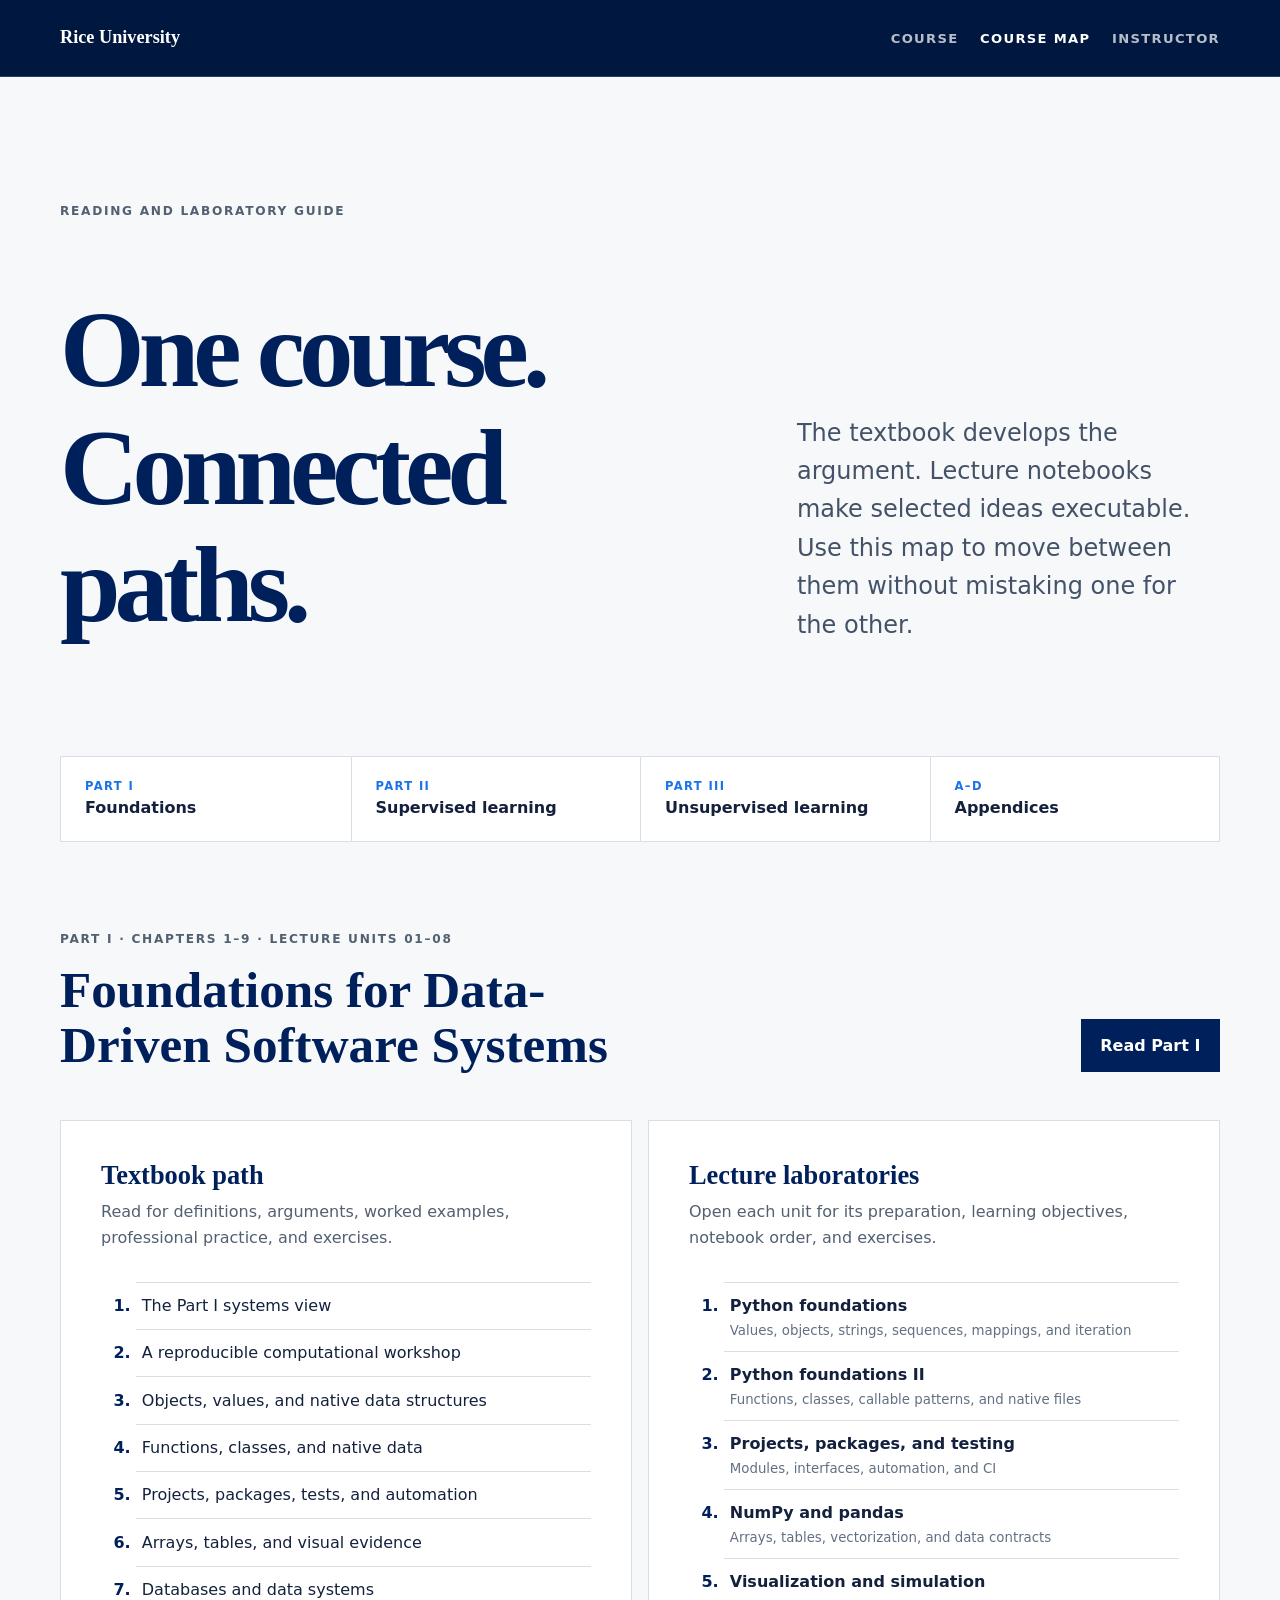
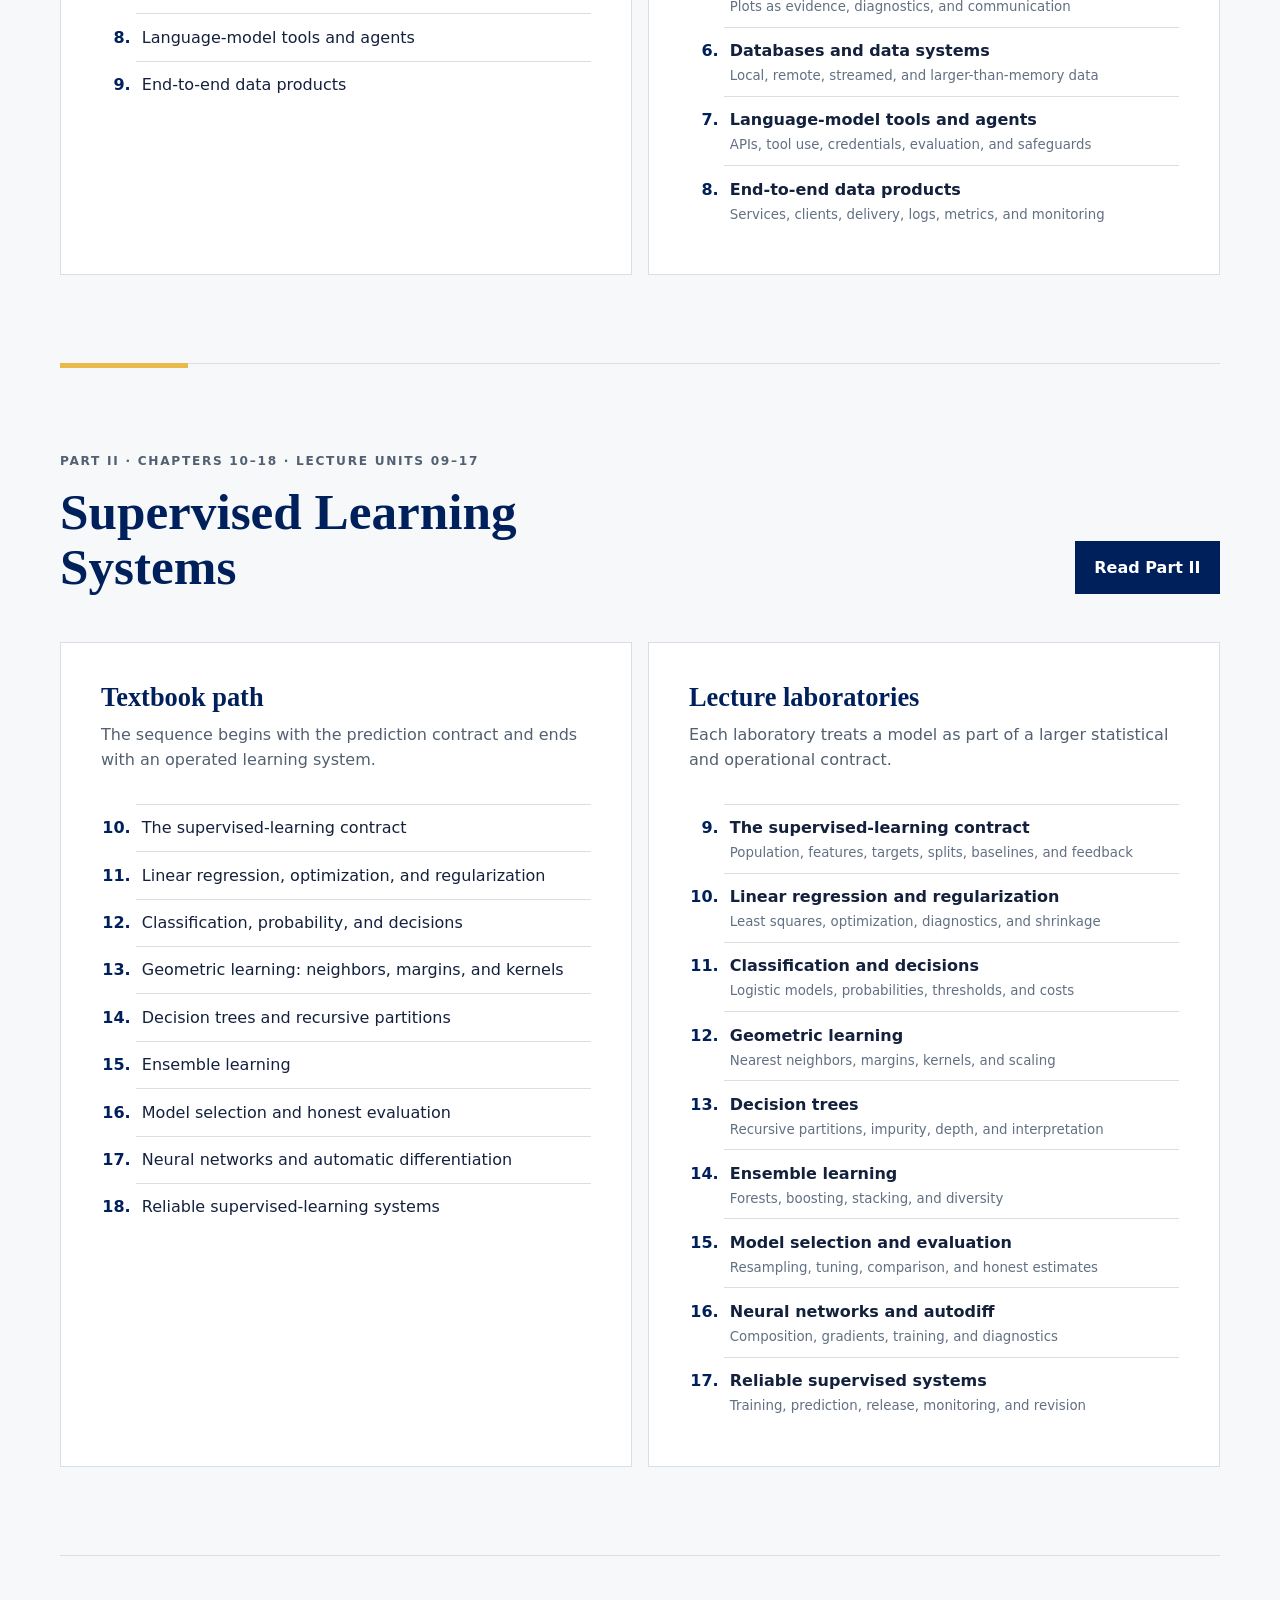
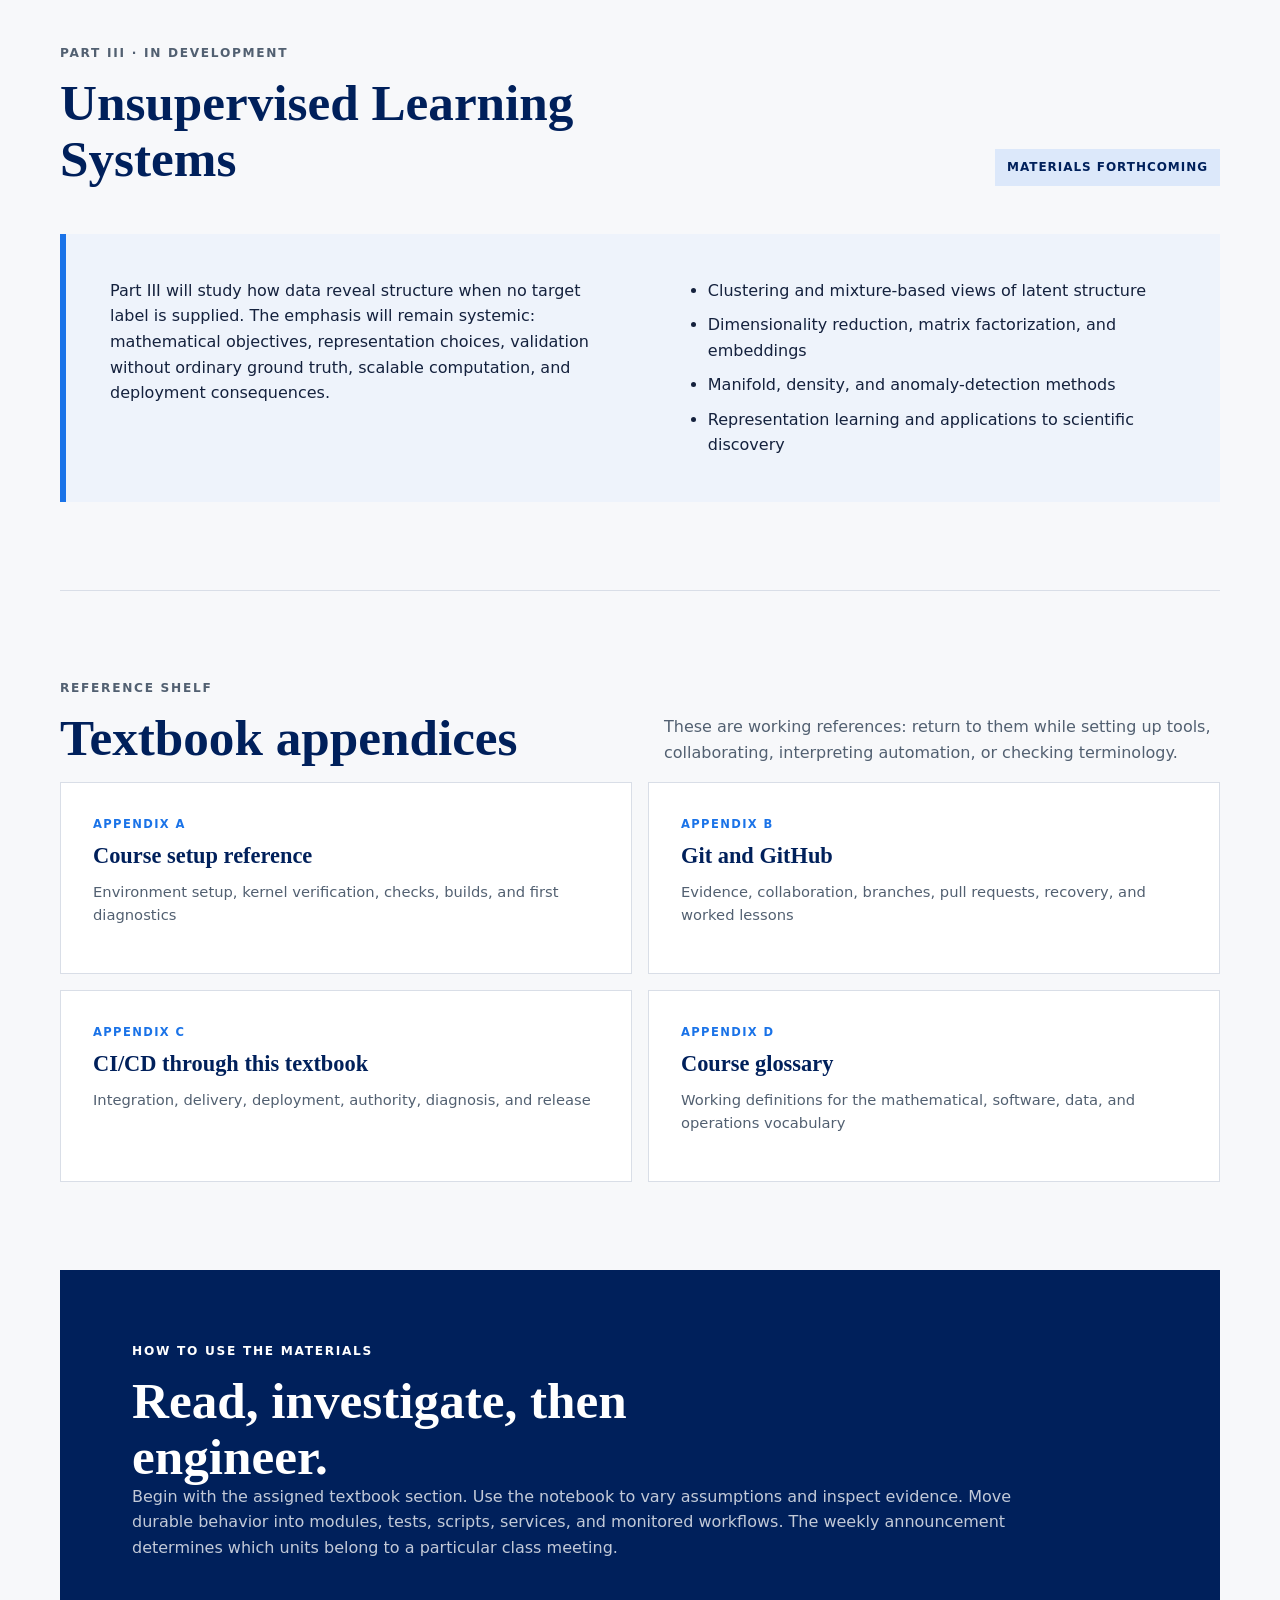
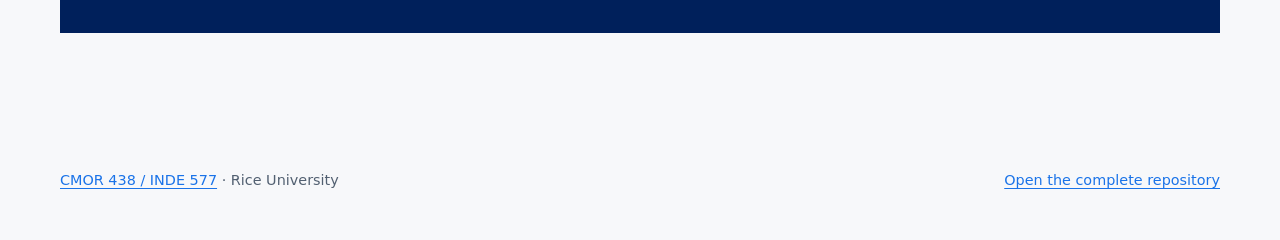
==== site/course-map.html @ 9d0c063e "Add instructor profile and student course map" ====
<!doctype html>
<html lang="en">
  <head>
    <meta charset="utf-8">
    <meta name="viewport" content="width=device-width, initial-scale=1">
    <meta name="description" content="A student map connecting the Data Science and Machine Learning textbook to lecture laboratories for CMOR 438 / INDE 577.">
    <title>Course Map | Data Science and Machine Learning</title>
    <link rel="icon" href="favicon.svg" type="image/svg+xml">
    <link rel="stylesheet" href="styles.css">
  </head>
  <body>
    <a class="skip-link" href="#main-content">Skip to the course map</a>

    <header class="site-header">
      <div class="header-inner">
        <a class="rice-mark" href="https://www.rice.edu/" aria-label="Rice University home">
          Rice University
        </a>
        <nav class="site-nav" aria-label="Primary navigation">
          <a href="index.html">Course</a>
          <a href="course-map.html" aria-current="page">Course map</a>
          <a href="instructor.html">Instructor</a>
        </nav>
      </div>
    </header>

    <main id="main-content" class="map-page">
      <section class="map-hero" aria-labelledby="map-title">
        <p class="eyebrow">Reading and laboratory guide</p>
        <h1 id="map-title">One course.<br>Connected paths.</h1>
        <p class="subtitle">The textbook develops the argument. Lecture notebooks make selected ideas executable. Use this map to move between them without mistaking one for the other.</p>
      </section>

      <nav class="map-jump" aria-label="Course parts">
        <a href="#part-i"><span>Part I</span> Foundations</a>
        <a href="#part-ii"><span>Part II</span> Supervised learning</a>
        <a href="#part-iii"><span>Part III</span> Unsupervised learning</a>
        <a href="#appendices"><span>A–D</span> Appendices</a>
      </nav>

      <section id="part-i" class="map-part" aria-labelledby="part-i-title">
        <div class="map-part-heading">
          <div>
            <p class="part-number">Part I · Chapters 1–9 · Lecture units 01–08</p>
            <h2 id="part-i-title">Foundations for Data-Driven Software Systems</h2>
          </div>
          <a class="button button-primary" href="textbook/data-science-machine-learning-textbook.pdf#page=15">Read Part I</a>
        </div>

        <div class="map-columns">
          <div class="map-column">
            <h3>Textbook path</h3>
            <p class="map-note">Read for definitions, arguments, worked examples, professional practice, and exercises.</p>
            <ol class="resource-list" start="1">
              <li>The Part I systems view</li>
              <li>A reproducible computational workshop</li>
              <li>Objects, values, and native data structures</li>
              <li>Functions, classes, and native data</li>
              <li>Projects, packages, tests, and automation</li>
              <li>Arrays, tables, and visual evidence</li>
              <li>Databases and data systems</li>
              <li>Language-model tools and agents</li>
              <li>End-to-end data products</li>
            </ol>
          </div>

          <div class="map-column">
            <h3>Lecture laboratories</h3>
            <p class="map-note">Open each unit for its preparation, learning objectives, notebook order, and exercises.</p>
            <ol class="resource-list linked-list">
              <li><a href="https://github.com/RandyRDavila/Data-Science-Machine-Learning-Fall-2026/tree/main/notebooks/lecture-01-python-foundations"><span>Python foundations</span><small>Values, objects, strings, sequences, mappings, and iteration</small></a></li>
              <li><a href="https://github.com/RandyRDavila/Data-Science-Machine-Learning-Fall-2026/tree/main/notebooks/lecture-02-python-foundations-ii"><span>Python foundations II</span><small>Functions, classes, callable patterns, and native files</small></a></li>
              <li><a href="https://github.com/RandyRDavila/Data-Science-Machine-Learning-Fall-2026/tree/main/notebooks/lecture-03-projects-packages-testing"><span>Projects, packages, and testing</span><small>Modules, interfaces, automation, and CI</small></a></li>
              <li><a href="https://github.com/RandyRDavila/Data-Science-Machine-Learning-Fall-2026/tree/main/notebooks/lecture-04-numpy-pandas"><span>NumPy and pandas</span><small>Arrays, tables, vectorization, and data contracts</small></a></li>
              <li><a href="https://github.com/RandyRDavila/Data-Science-Machine-Learning-Fall-2026/tree/main/notebooks/lecture-05-visualization-simulation"><span>Visualization and simulation</span><small>Plots as evidence, diagnostics, and communication</small></a></li>
              <li><a href="https://github.com/RandyRDavila/Data-Science-Machine-Learning-Fall-2026/tree/main/notebooks/lecture-06-databases-data-systems"><span>Databases and data systems</span><small>Local, remote, streamed, and larger-than-memory data</small></a></li>
              <li><a href="https://github.com/RandyRDavila/Data-Science-Machine-Learning-Fall-2026/tree/main/notebooks/lecture-07-llm-tools-agents"><span>Language-model tools and agents</span><small>APIs, tool use, credentials, evaluation, and safeguards</small></a></li>
              <li><a href="https://github.com/RandyRDavila/Data-Science-Machine-Learning-Fall-2026/tree/main/notebooks/lecture-08-end-to-end-data-products"><span>End-to-end data products</span><small>Services, clients, delivery, logs, metrics, and monitoring</small></a></li>
            </ol>
          </div>
        </div>
      </section>

      <section id="part-ii" class="map-part map-part-accent" aria-labelledby="part-ii-title">
        <div class="map-part-heading">
          <div>
            <p class="part-number">Part II · Chapters 10–18 · Lecture units 09–17</p>
            <h2 id="part-ii-title">Supervised Learning Systems</h2>
          </div>
          <a class="button button-primary" href="textbook/data-science-machine-learning-textbook.pdf#page=79">Read Part II</a>
        </div>

        <div class="map-columns">
          <div class="map-column">
            <h3>Textbook path</h3>
            <p class="map-note">The sequence begins with the prediction contract and ends with an operated learning system.</p>
            <ol class="resource-list" start="10">
              <li>The supervised-learning contract</li>
              <li>Linear regression, optimization, and regularization</li>
              <li>Classification, probability, and decisions</li>
              <li>Geometric learning: neighbors, margins, and kernels</li>
              <li>Decision trees and recursive partitions</li>
              <li>Ensemble learning</li>
              <li>Model selection and honest evaluation</li>
              <li>Neural networks and automatic differentiation</li>
              <li>Reliable supervised-learning systems</li>
            </ol>
          </div>

          <div class="map-column">
            <h3>Lecture laboratories</h3>
            <p class="map-note">Each laboratory treats a model as part of a larger statistical and operational contract.</p>
            <ol class="resource-list linked-list" start="9">
              <li><a href="https://github.com/RandyRDavila/Data-Science-Machine-Learning-Fall-2026/tree/main/notebooks/lecture-09-supervised-learning-systems"><span>The supervised-learning contract</span><small>Population, features, targets, splits, baselines, and feedback</small></a></li>
              <li><a href="https://github.com/RandyRDavila/Data-Science-Machine-Learning-Fall-2026/tree/main/notebooks/lecture-10-linear-regression-regularization"><span>Linear regression and regularization</span><small>Least squares, optimization, diagnostics, and shrinkage</small></a></li>
              <li><a href="https://github.com/RandyRDavila/Data-Science-Machine-Learning-Fall-2026/tree/main/notebooks/lecture-11-classification-decisions"><span>Classification and decisions</span><small>Logistic models, probabilities, thresholds, and costs</small></a></li>
              <li><a href="https://github.com/RandyRDavila/Data-Science-Machine-Learning-Fall-2026/tree/main/notebooks/lecture-12-geometric-learning"><span>Geometric learning</span><small>Nearest neighbors, margins, kernels, and scaling</small></a></li>
              <li><a href="https://github.com/RandyRDavila/Data-Science-Machine-Learning-Fall-2026/tree/main/notebooks/lecture-13-decision-trees"><span>Decision trees</span><small>Recursive partitions, impurity, depth, and interpretation</small></a></li>
              <li><a href="https://github.com/RandyRDavila/Data-Science-Machine-Learning-Fall-2026/tree/main/notebooks/lecture-14-ensemble-learning"><span>Ensemble learning</span><small>Forests, boosting, stacking, and diversity</small></a></li>
              <li><a href="https://github.com/RandyRDavila/Data-Science-Machine-Learning-Fall-2026/tree/main/notebooks/lecture-15-model-selection-evaluation"><span>Model selection and evaluation</span><small>Resampling, tuning, comparison, and honest estimates</small></a></li>
              <li><a href="https://github.com/RandyRDavila/Data-Science-Machine-Learning-Fall-2026/tree/main/notebooks/lecture-16-neural-networks-autodiff"><span>Neural networks and autodiff</span><small>Composition, gradients, training, and diagnostics</small></a></li>
              <li><a href="https://github.com/RandyRDavila/Data-Science-Machine-Learning-Fall-2026/tree/main/notebooks/lecture-17-reliable-supervised-systems"><span>Reliable supervised systems</span><small>Training, prediction, release, monitoring, and revision</small></a></li>
            </ol>
          </div>
        </div>
      </section>

      <section id="part-iii" class="map-part future-part" aria-labelledby="part-iii-title">
        <div class="map-part-heading">
          <div>
            <p class="part-number">Part III · In development</p>
            <h2 id="part-iii-title">Unsupervised Learning Systems</h2>
          </div>
          <span class="status-label">Materials forthcoming</span>
        </div>
        <div class="future-part-content">
          <p>Part III will study how data reveal structure when no target label is supplied. The emphasis will remain systemic: mathematical objectives, representation choices, validation without ordinary ground truth, scalable computation, and deployment consequences.</p>
          <ul>
            <li>Clustering and mixture-based views of latent structure</li>
            <li>Dimensionality reduction, matrix factorization, and embeddings</li>
            <li>Manifold, density, and anomaly-detection methods</li>
            <li>Representation learning and applications to scientific discovery</li>
          </ul>
        </div>
      </section>

      <section id="appendices" class="appendix-shelf" aria-labelledby="appendices-title">
        <div class="section-heading">
          <p class="section-number">Reference shelf</p>
          <h2 id="appendices-title">Textbook appendices</h2>
          <p>These are working references: return to them while setting up tools, collaborating, interpreting automation, or checking terminology.</p>
        </div>
        <div class="appendix-grid">
          <a href="textbook/data-science-machine-learning-textbook.pdf#page=114">
            <span>Appendix A</span>
            <strong>Course setup reference</strong>
            <small>Environment setup, kernel verification, checks, builds, and first diagnostics</small>
          </a>
          <a href="textbook/data-science-machine-learning-textbook.pdf#page=116">
            <span>Appendix B</span>
            <strong>Git and GitHub</strong>
            <small>Evidence, collaboration, branches, pull requests, recovery, and worked lessons</small>
          </a>
          <a href="textbook/data-science-machine-learning-textbook.pdf#page=134">
            <span>Appendix C</span>
            <strong>CI/CD through this textbook</strong>
            <small>Integration, delivery, deployment, authority, diagnosis, and release</small>
          </a>
          <a href="textbook/data-science-machine-learning-textbook.pdf#page=144">
            <span>Appendix D</span>
            <strong>Course glossary</strong>
            <small>Working definitions for the mathematical, software, data, and operations vocabulary</small>
          </a>
        </div>
      </section>

      <section class="map-guidance" aria-labelledby="map-guidance-title">
        <p class="section-number">How to use the materials</p>
        <h2 id="map-guidance-title">Read, investigate, then engineer.</h2>
        <p>Begin with the assigned textbook section. Use the notebook to vary assumptions and inspect evidence. Move durable behavior into modules, tests, scripts, services, and monitored workflows. The weekly announcement determines which units belong to a particular class meeting.</p>
      </section>
    </main>

    <footer>
      <p><a href="index.html">CMOR 438 / INDE 577</a> · Rice University</p>
      <p><a href="https://github.com/RandyRDavila/Data-Science-Machine-Learning-Fall-2026">Open the complete repository</a></p>
    </footer>
  </body>
</html>
---- site/styles.css ----
:root {
  --rice-blue: #00205b;
  --deep-blue: #00183f;
  --bright-blue: #1a73e8;
  --rice-gray: #7c858e;
  --gold: #e9b949;
  --paper: #f7f8fa;
  --ink: #14213d;
  --white: #ffffff;
  --line: #d9dee7;
  --max-width: 1160px;
}

* {
  box-sizing: border-box;
}

html {
  scroll-behavior: smooth;
}

body {
  margin: 0;
  color: var(--ink);
  background: var(--paper);
  font-family: Inter, ui-sans-serif, system-ui, -apple-system, BlinkMacSystemFont, "Segoe UI", sans-serif;
  line-height: 1.6;
}

a {
  color: var(--bright-blue);
  text-underline-offset: 0.2em;
}

a:focus-visible {
  outline: 3px solid var(--gold);
  outline-offset: 4px;
}

.skip-link {
  position: absolute;
  top: -5rem;
  left: 1rem;
  z-index: 10;
  padding: 0.7rem 1rem;
  color: var(--deep-blue);
  background: var(--gold);
  font-weight: 800;
}

.skip-link:focus {
  top: 1rem;
}

.site-header {
  color: var(--white);
  background: var(--deep-blue);
  border-bottom: 1px solid rgb(255 255 255 / 16%);
}

.header-inner,
main,
footer {
  width: min(calc(100% - 2.5rem), var(--max-width));
  margin-inline: auto;
}

.header-inner {
  display: flex;
  align-items: center;
  justify-content: space-between;
  min-height: 4.75rem;
  gap: 1rem;
}

.site-nav {
  display: flex;
  align-items: center;
  gap: 1.35rem;
}

.site-nav a,
.site-nav span {
  margin: 0;
  color: rgb(255 255 255 / 72%);
  font-size: 0.82rem;
  font-weight: 700;
  letter-spacing: 0.1em;
  text-decoration: none;
  text-transform: uppercase;
}

.site-nav a:hover,
.site-nav a[aria-current="page"] {
  color: var(--white);
}

.rice-mark {
  color: var(--white);
  font-family: Georgia, "Times New Roman", serif;
  font-size: 1.14rem;
  font-weight: 700;
  text-decoration: none;
}

.hero {
  display: grid;
  grid-template-columns: minmax(0, 1.65fr) minmax(18rem, 0.7fr);
  align-items: end;
  gap: clamp(2.5rem, 7vw, 7rem);
  min-height: 39rem;
  padding-block: clamp(5rem, 10vw, 8rem);
  position: relative;
}

.hero::before {
  content: "";
  position: absolute;
  top: 0;
  left: 52%;
  width: 1px;
  height: 55%;
  background: linear-gradient(var(--gold), transparent);
  transform: rotate(18deg);
  transform-origin: top;
}

.eyebrow,
.section-number,
.part-number {
  color: #526071;
  font-size: 0.76rem;
  font-weight: 800;
  letter-spacing: 0.14em;
  text-transform: uppercase;
}

h1,
h2,
h3,
p {
  margin-top: 0;
}

h1,
h2,
h3 {
  color: var(--rice-blue);
  font-family: Georgia, "Times New Roman", serif;
  line-height: 1.08;
}

h1 {
  max-width: 11ch;
  margin-bottom: 1.4rem;
  font-size: clamp(3.6rem, 8.5vw, 7rem);
  letter-spacing: -0.055em;
}

.subtitle {
  max-width: 38rem;
  margin-bottom: 2.25rem;
  color: #445268;
  font-size: clamp(1.15rem, 2.2vw, 1.5rem);
}

.actions {
  display: flex;
  flex-wrap: wrap;
  gap: 0.8rem;
}

.button {
  display: inline-flex;
  align-items: center;
  min-height: 3rem;
  padding: 0.75rem 1.1rem;
  border: 2px solid var(--rice-blue);
  font-weight: 800;
  text-decoration: none;
}

.button-primary {
  color: var(--white);
  background: var(--rice-blue);
}

.button-secondary {
  color: var(--rice-blue);
  background: transparent;
}

.button:hover {
  transform: translateY(-2px);
}

.release-card {
  padding: 1.5rem;
  color: var(--white);
  background: var(--rice-blue);
  box-shadow: 16px 16px 0 var(--gold);
}

.release-card .status {
  display: flex;
  align-items: center;
  gap: 0.55rem;
  margin-bottom: 1.5rem;
  font-size: 0.77rem;
  font-weight: 800;
  letter-spacing: 0.06em;
  text-transform: uppercase;
}

.status span {
  width: 0.65rem;
  height: 0.65rem;
  background: #63d69a;
  border-radius: 50%;
  box-shadow: 0 0 0 4px rgb(99 214 154 / 16%);
}

.release-card dl {
  margin: 0 0 1.4rem;
}

.release-card dl div {
  display: flex;
  justify-content: space-between;
  gap: 1rem;
  padding-block: 0.75rem;
  border-top: 1px solid rgb(255 255 255 / 20%);
}

.release-card dt {
  color: rgb(255 255 255 / 65%);
}

.release-card dd {
  margin: 0;
  font-weight: 800;
  text-align: right;
}

.release-card a {
  color: var(--white);
  font-weight: 700;
}

.principle {
  display: grid;
  grid-template-columns: 1.1fr 0.9fr;
  gap: clamp(2rem, 8vw, 8rem);
  padding-block: 5.5rem;
  border-top: 1px solid var(--line);
  border-bottom: 1px solid var(--line);
}

.principle h2,
.artifact-boundary h2 {
  margin: 0;
  font-size: clamp(2.2rem, 4.5vw, 4rem);
  letter-spacing: -0.035em;
}

.principle > p:last-child {
  align-self: end;
  margin: 0;
  color: #445268;
  font-size: 1.08rem;
}

.course-parts {
  display: grid;
  grid-template-columns: repeat(3, 1fr);
  gap: 1rem;
  padding-block: 5.5rem;
}

.section-heading {
  grid-column: 1 / -1;
  margin-bottom: 1rem;
}

.section-heading h2 {
  margin: 0;
  font-size: clamp(2.2rem, 4vw, 3.5rem);
}

.part-card {
  min-height: 18rem;
  padding: clamp(1.6rem, 4vw, 3rem);
  background: var(--white);
  border: 1px solid var(--line);
}

.part-card.accent {
  border-top: 6px solid var(--gold);
}

.part-card.future {
  background: #eef3fb;
  border-top: 6px solid var(--bright-blue);
}

.part-card h3 {
  max-width: 18ch;
  font-size: clamp(1.55rem, 3vw, 2.25rem);
}

.part-card > p:not(.part-number) {
  max-width: 32rem;
  color: #526071;
}

.part-links {
  display: flex;
  flex-direction: column;
  align-items: flex-start;
  gap: 0.55rem;
  margin-top: 1.75rem;
}

.part-links a {
  font-weight: 750;
}

.part-links a:first-child {
  color: var(--rice-blue);
  font-size: 1.02rem;
  font-weight: 850;
}

.appendix-callout {
  grid-column: 1 / -1;
  display: grid;
  grid-template-columns: minmax(13rem, 0.55fr) minmax(0, 1.45fr);
  gap: clamp(1.5rem, 5vw, 4rem);
  align-items: center;
  padding: clamp(1.5rem, 4vw, 2.5rem);
  color: var(--white);
  background: var(--rice-blue);
}

.appendix-callout h3,
.appendix-callout .part-number {
  margin-bottom: 0;
  color: var(--white);
}

.appendix-callout nav {
  display: grid;
  grid-template-columns: repeat(4, minmax(0, 1fr));
  gap: 0.65rem;
}

.appendix-callout nav a {
  display: flex;
  gap: 0.55rem;
  align-items: baseline;
  min-height: 3.5rem;
  padding: 0.8rem;
  color: var(--white);
  border: 1px solid rgb(255 255 255 / 28%);
  font-size: 0.88rem;
  font-weight: 750;
  text-decoration: none;
}

.appendix-callout nav a:hover {
  background: rgb(255 255 255 / 10%);
}

.appendix-callout nav span {
  color: var(--gold);
  font-family: Georgia, "Times New Roman", serif;
  font-size: 1.25rem;
  font-weight: 800;
}

.artifact-boundary {
  display: grid;
  grid-template-columns: 1.2fr 0.8fr;
  gap: clamp(2rem, 8vw, 8rem);
  padding: clamp(2rem, 7vw, 5rem);
  color: var(--white);
  background: var(--deep-blue);
}

.artifact-boundary h2,
.artifact-boundary .section-number {
  color: var(--white);
}

.artifact-boundary > p {
  align-self: end;
  margin: 0;
  color: rgb(255 255 255 / 75%);
}

.instructor-preview {
  display: grid;
  grid-template-columns: 0.8fr 1.2fr;
  gap: clamp(2rem, 8vw, 8rem);
  padding-block: 5.5rem;
  border-bottom: 1px solid var(--line);
}

.instructor-preview h2 {
  margin: 0;
  font-size: clamp(2.3rem, 4.5vw, 4rem);
  letter-spacing: -0.04em;
}

.instructor-preview > div:last-child {
  align-self: end;
  color: #445268;
  font-size: 1.08rem;
}

.text-link {
  font-weight: 800;
}

/* Course map */

.map-page {
  width: 100%;
  max-width: none;
}

.map-page > section,
.map-page > nav {
  width: min(calc(100% - 2.5rem), var(--max-width));
  margin-inline: auto;
}

.map-hero {
  display: grid;
  grid-template-columns: 1.2fr 0.8fr;
  gap: clamp(2rem, 8vw, 8rem);
  align-items: end;
  min-height: 32rem;
  padding-block: clamp(4.5rem, 9vw, 7rem);
}

.map-hero .eyebrow {
  grid-column: 1 / -1;
  align-self: end;
  margin-bottom: -2rem;
}

.map-hero h1,
.map-hero .subtitle {
  margin-bottom: 0;
}

.map-jump {
  display: grid;
  grid-template-columns: repeat(4, 1fr);
  border: 1px solid var(--line);
  background: var(--white);
}

.map-jump a {
  display: flex;
  flex-direction: column;
  padding: 1.25rem 1.5rem;
  color: var(--ink);
  font-weight: 750;
  text-decoration: none;
}

.map-jump a + a {
  border-left: 1px solid var(--line);
}

.map-jump a:hover {
  background: #eef3fb;
}

.map-jump span,
.appendix-grid a > span {
  color: var(--bright-blue);
  font-size: 0.72rem;
  font-weight: 850;
  letter-spacing: 0.12em;
  text-transform: uppercase;
}

.map-part,
.appendix-shelf {
  scroll-margin-top: 1rem;
  padding-block: 5.5rem;
}

.map-part + .map-part,
.appendix-shelf {
  border-top: 1px solid var(--line);
}

.map-part-accent {
  position: relative;
}

.map-part-accent::before {
  content: "";
  position: absolute;
  top: -1px;
  left: 0;
  width: 8rem;
  height: 5px;
  background: var(--gold);
}

.future-part {
  border-top: 1px solid var(--line);
}

.future-part-content {
  display: grid;
  grid-template-columns: 1fr 1fr;
  gap: clamp(2rem, 7vw, 6rem);
  padding: clamp(1.5rem, 4vw, 2.75rem);
  background: #eef3fb;
  border-left: 6px solid var(--bright-blue);
}

.future-part-content p,
.future-part-content ul {
  margin: 0;
}

.future-part-content ul {
  padding-left: 1.25rem;
}

.future-part-content li + li {
  margin-top: 0.55rem;
}

.status-label {
  display: inline-flex;
  padding: 0.55rem 0.75rem;
  color: var(--rice-blue);
  background: #dce8fa;
  font-size: 0.75rem;
  font-weight: 850;
  letter-spacing: 0.08em;
  text-transform: uppercase;
}

.map-part-heading {
  display: flex;
  justify-content: space-between;
  gap: 2rem;
  align-items: end;
  margin-bottom: 3rem;
}

.map-part-heading h2,
.appendix-shelf h2,
.map-guidance h2 {
  max-width: 22ch;
  margin-bottom: 0;
  font-size: clamp(2.1rem, 4vw, 3.5rem);
}

.map-columns {
  display: grid;
  grid-template-columns: repeat(2, minmax(0, 1fr));
  gap: 1rem;
}

.map-column {
  padding: clamp(1.5rem, 4vw, 2.5rem);
  background: var(--white);
  border: 1px solid var(--line);
}

.map-column h3 {
  margin-bottom: 0.6rem;
  font-size: 1.65rem;
}

.map-note {
  min-height: 3.4rem;
  color: #526071;
}

.resource-list {
  margin: 1.75rem 0 0;
  padding-left: 2.2rem;
}

.resource-list li {
  padding: 0.65rem 0 0.65rem 0.35rem;
  border-top: 1px solid var(--line);
}

.resource-list li::marker {
  color: var(--rice-blue);
  font-weight: 850;
}

.linked-list a {
  display: block;
  color: var(--ink);
  text-decoration: none;
}

.linked-list a:hover span {
  color: var(--bright-blue);
  text-decoration: underline;
  text-underline-offset: 0.2em;
}

.linked-list span,
.linked-list small {
  display: block;
}

.linked-list span {
  font-weight: 800;
}

.linked-list small {
  margin-top: 0.15rem;
  color: #627083;
  line-height: 1.45;
}

.appendix-shelf .section-heading {
  display: grid;
  grid-template-columns: 1fr 1fr;
  gap: 0 3rem;
}

.appendix-shelf .section-heading .section-number {
  grid-column: 1 / -1;
}

.appendix-shelf .section-heading > p:last-child {
  align-self: end;
  margin-bottom: 0;
  color: #526071;
}

.appendix-grid {
  display: grid;
  grid-template-columns: repeat(2, minmax(0, 1fr));
  gap: 1rem;
}

.appendix-grid a {
  display: flex;
  flex-direction: column;
  min-height: 12rem;
  padding: clamp(1.4rem, 3vw, 2rem);
  color: var(--ink);
  background: var(--white);
  border: 1px solid var(--line);
  text-decoration: none;
}

.appendix-grid a:hover {
  border-color: var(--bright-blue);
  box-shadow: 0 8px 22px rgb(0 32 91 / 8%);
}

.appendix-grid strong {
  margin: 0.65rem 0;
  color: var(--rice-blue);
  font-family: Georgia, "Times New Roman", serif;
  font-size: 1.4rem;
  line-height: 1.15;
}

.appendix-grid small {
  color: #526071;
  font-size: 0.92rem;
}

.map-guidance {
  margin-bottom: 5.5rem;
  padding: clamp(2rem, 6vw, 4.5rem);
  color: var(--white);
  background: var(--rice-blue);
}

.map-guidance h2,
.map-guidance .section-number {
  color: var(--white);
}

.map-guidance p:last-child {
  max-width: 55rem;
  margin-bottom: 0;
  color: rgb(255 255 255 / 76%);
}

/* Instructor profile */

.profile-page {
  width: 100%;
  max-width: none;
}

.profile-page > section,
.profile-page > nav {
  width: min(calc(100% - 2.5rem), var(--max-width));
  margin-inline: auto;
}

.profile-hero {
  display: grid;
  grid-template-columns: 1.15fr 0.85fr;
  gap: clamp(2.5rem, 8vw, 8rem);
  align-items: end;
  min-height: 40rem;
  padding-block: clamp(5rem, 10vw, 8rem);
}

.profile-intro h1 {
  max-width: 12ch;
}

.profile-facts {
  padding: clamp(1.5rem, 4vw, 2.5rem);
  background: var(--white);
  border-top: 6px solid var(--gold);
  box-shadow: 14px 14px 0 var(--rice-blue);
}

.profile-facts h2 {
  margin-bottom: 1.75rem;
  font-size: clamp(1.6rem, 3vw, 2.3rem);
}

.profile-facts dl {
  margin: 0;
}

.profile-facts dl div {
  padding-block: 1rem;
  border-top: 1px solid var(--line);
}

.profile-facts dt,
.profile-facts dd {
  margin: 0;
}

.profile-facts dt {
  color: var(--rice-blue);
  font-weight: 800;
}

.profile-facts dd {
  margin-top: 0.25rem;
  color: #526071;
}

.profile-facts dd:last-child {
  font-size: 0.85rem;
  font-weight: 700;
}

.profile-jump {
  display: flex;
  flex-wrap: wrap;
  gap: 0.7rem 1.5rem;
  padding-block: 1.2rem;
  border-top: 1px solid var(--line);
  border-bottom: 1px solid var(--line);
}

.profile-jump a {
  color: var(--rice-blue);
  font-size: 0.84rem;
  font-weight: 800;
  letter-spacing: 0.08em;
  text-decoration: none;
  text-transform: uppercase;
}

.profile-section {
  padding-block: clamp(4.5rem, 8vw, 7rem);
  border-bottom: 1px solid var(--line);
  scroll-margin-top: 1rem;
}

.profile-heading {
  max-width: 52rem;
  margin-bottom: 3rem;
}

.profile-heading h2,
.profile-cta h2 {
  margin: 0;
  font-size: clamp(2.4rem, 5vw, 4.6rem);
  letter-spacing: -0.045em;
}

.section-lead {
  max-width: 48rem;
  margin-bottom: 2.5rem;
  color: #445268;
  font-size: 1.12rem;
}

.research-grid {
  display: grid;
  grid-template-columns: repeat(3, 1fr);
  gap: 1rem;
}

.research-grid article,
.software-grid article,
.teaching-history article {
  padding: 2rem;
  background: var(--white);
  border: 1px solid var(--line);
}

.research-grid article:nth-child(2) {
  border-top: 5px solid var(--gold);
}

.topic-number {
  color: var(--rice-gray);
  font-family: ui-monospace, SFMono-Regular, Menlo, monospace;
  font-size: 0.8rem;
  font-weight: 800;
}

.research-grid h3,
.software-grid h3,
.teaching-history h3 {
  font-size: 1.5rem;
}

.research-grid p:last-child,
.software-grid p,
.teaching-history p {
  margin-bottom: 0;
  color: #526071;
}

.timeline-columns {
  display: grid;
  grid-template-columns: repeat(2, 1fr);
  gap: clamp(2rem, 6vw, 6rem);
}

.timeline-columns > div > h3 {
  padding-bottom: 1rem;
  border-bottom: 3px solid var(--rice-blue);
  font-size: 1.7rem;
}

.timeline {
  margin: 0;
  padding: 0;
  list-style: none;
}

.timeline li {
  display: grid;
  grid-template-columns: 7.5rem 1fr;
  gap: 0.15rem 1rem;
  padding-block: 1.1rem;
  border-bottom: 1px solid var(--line);
}

.timeline span {
  grid-row: 1 / span 3;
  color: #687486;
  font-size: 0.82rem;
  font-weight: 800;
}

.timeline strong,
.timeline small,
.timeline a {
  grid-column: 2;
}

.timeline small {
  color: #526071;
  font-size: 0.9rem;
}

.timeline a {
  margin-top: 0.25rem;
  font-size: 0.85rem;
  font-weight: 700;
}

.teaching-feature {
  display: grid;
  grid-template-columns: 0.75fr 1.25fr;
  gap: clamp(2rem, 7vw, 7rem);
  margin-bottom: 1rem;
  padding: clamp(2rem, 5vw, 4rem);
  color: var(--white);
  background: var(--deep-blue);
}

.teaching-feature h3,
.teaching-feature .part-number {
  color: var(--white);
}

.teaching-feature h3 {
  font-size: clamp(2rem, 4vw, 3.4rem);
}

.course-list {
  margin: 0;
  padding: 0;
  list-style: none;
}

.course-list li {
  display: grid;
  gap: 0.2rem;
  padding-block: 1.1rem;
  border-top: 1px solid rgb(255 255 255 / 22%);
}

.course-list span {
  color: rgb(255 255 255 / 68%);
  font-size: 0.88rem;
}

.teaching-history,
.software-grid {
  display: grid;
  grid-template-columns: repeat(2, 1fr);
  gap: 1rem;
}

.source-note {
  margin: 1.5rem 0 0;
  color: #687486;
  font-size: 0.9rem;
}

.software-grid article {
  min-height: 13rem;
}

.software-grid a {
  display: inline-block;
  margin-top: 1rem;
  font-weight: 800;
}

.publications-section {
  max-width: 62rem;
}

.publication-disclosure {
  margin-bottom: 4rem;
  background: var(--white);
  border: 1px solid var(--line);
}

.publication-disclosure summary {
  display: flex;
  justify-content: space-between;
  gap: 1rem;
  padding: 1.2rem 1.4rem;
  color: var(--rice-blue);
  cursor: pointer;
  font-family: Georgia, "Times New Roman", serif;
  font-size: 1.3rem;
  font-weight: 700;
}

.publication-disclosure summary span,
.publication-subheading span {
  color: #687486;
  font-family: Inter, ui-sans-serif, system-ui, sans-serif;
  font-size: 0.75rem;
  letter-spacing: 0.08em;
  text-transform: uppercase;
}

.manuscript-list,
.publication-list {
  padding-left: 3.3rem;
}

.manuscript-list {
  margin: 0;
  padding-top: 0.5rem;
  padding-right: 2rem;
  padding-bottom: 2rem;
}

.manuscript-list li,
.publication-list li {
  padding: 0.9rem 0 0.9rem 0.45rem;
  border-top: 1px solid var(--line);
}

.publication-subheading {
  display: flex;
  align-items: baseline;
  justify-content: space-between;
  gap: 1rem;
  margin-bottom: 1.5rem;
  font-size: 1.8rem;
}

.publication-list {
  margin-bottom: 0;
}

.publication-list li::marker,
.manuscript-list li::marker {
  color: var(--rice-blue);
  font-weight: 800;
}

.publication-list a,
.manuscript-list a {
  color: var(--rice-blue);
  font-weight: 700;
}

.profile-cta {
  display: flex;
  align-items: end;
  justify-content: space-between;
  gap: 3rem;
  margin-block: clamp(4rem, 8vw, 7rem);
  padding: clamp(2rem, 6vw, 4.5rem);
  color: var(--white);
  background: var(--rice-blue);
}

.profile-cta h2,
.profile-cta .section-number {
  color: var(--white);
}

.profile-cta p:last-child {
  max-width: 40rem;
  margin-bottom: 0;
  color: rgb(255 255 255 / 74%);
}

.button-light {
  flex: 0 0 auto;
  color: var(--rice-blue);
  background: var(--white);
  border-color: var(--white);
}

footer {
  display: flex;
  justify-content: space-between;
  gap: 2rem;
  padding-block: 3rem;
  color: #526071;
  font-size: 0.9rem;
}

footer p {
  margin: 0;
}

@media (max-width: 760px) {
  .header-inner {
    align-items: flex-start;
    flex-direction: column;
    padding-block: 1rem;
  }

  .site-nav {
    width: 100%;
    flex-wrap: wrap;
    gap: 0.6rem 1rem;
  }

  .site-nav a,
  .site-nav span {
    font-size: 0.72rem;
  }

  .hero,
  .principle,
  .course-parts,
  .artifact-boundary,
  .instructor-preview,
  .map-hero,
  .map-columns,
  .future-part-content,
  .appendix-shelf .section-heading,
  .appendix-grid,
  .profile-hero,
  .research-grid,
  .timeline-columns,
  .teaching-feature,
  .teaching-history,
  .software-grid {
    grid-template-columns: 1fr;
  }

  .appendix-callout {
    grid-template-columns: 1fr;
  }

  .appendix-callout nav {
    grid-template-columns: repeat(2, minmax(0, 1fr));
  }

  .map-hero .eyebrow {
    grid-column: auto;
    margin-bottom: 0;
  }

  .map-jump {
    grid-template-columns: 1fr;
  }

  .map-jump a + a {
    border-top: 1px solid var(--line);
    border-left: 0;
  }

  .map-part-heading {
    align-items: flex-start;
    flex-direction: column;
  }

  .hero {
    min-height: auto;
  }

  .hero::before {
    display: none;
  }

  h1 {
    font-size: clamp(3rem, 15vw, 5rem);
  }

  .map-hero h1 {
    max-width: 100%;
    font-size: clamp(2.65rem, 13.5vw, 4rem);
    overflow-wrap: break-word;
  }

  .section-heading {
    grid-column: auto;
  }

  .site-nav span {
    display: none;
  }

  .profile-hero {
    min-height: auto;
  }

  .timeline li {
    grid-template-columns: 1fr;
  }

  .timeline span,
  .timeline strong,
  .timeline small,
  .timeline a {
    grid-column: 1;
    grid-row: auto;
  }

  .profile-cta {
    align-items: flex-start;
    flex-direction: column;
  }

  footer {
    flex-direction: column;
  }
}

@media (prefers-reduced-motion: reduce) {
  html {
    scroll-behavior: auto;
  }

  .button:hover {
    transform: none;
  }
}
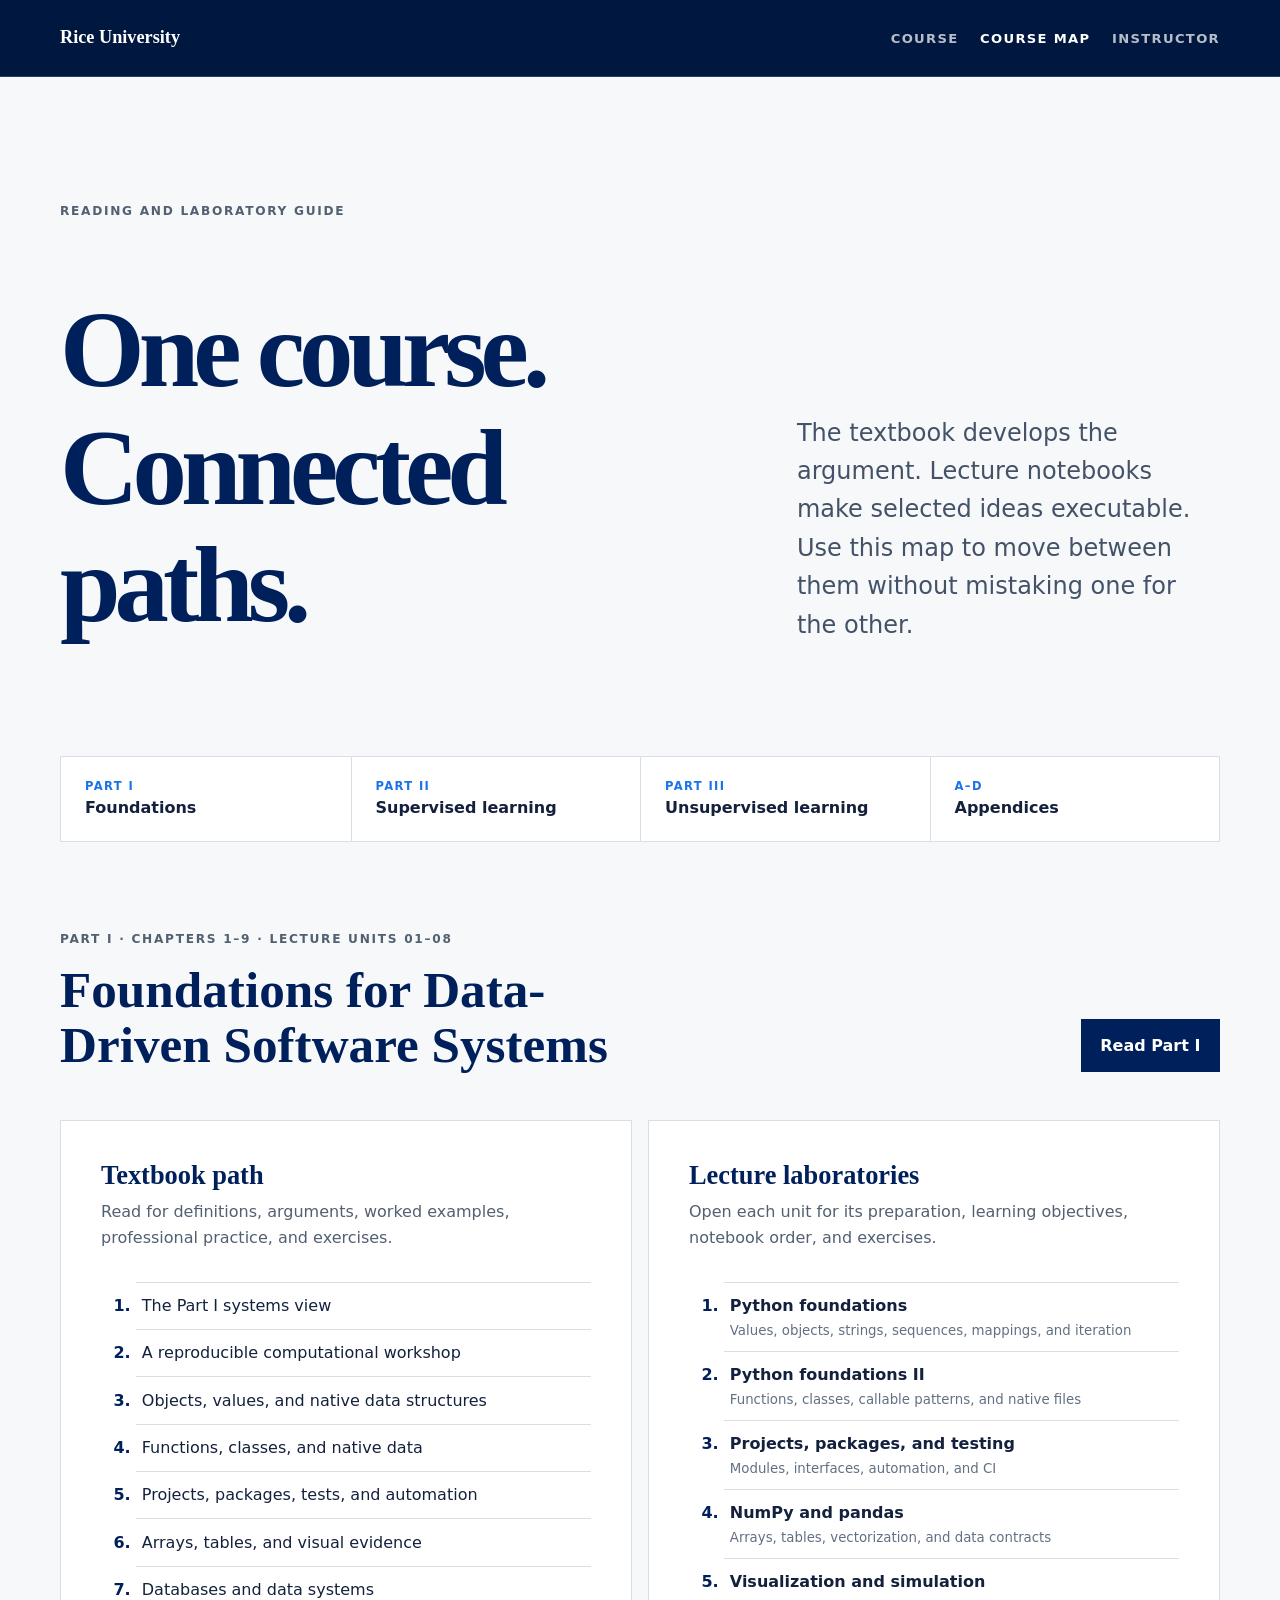
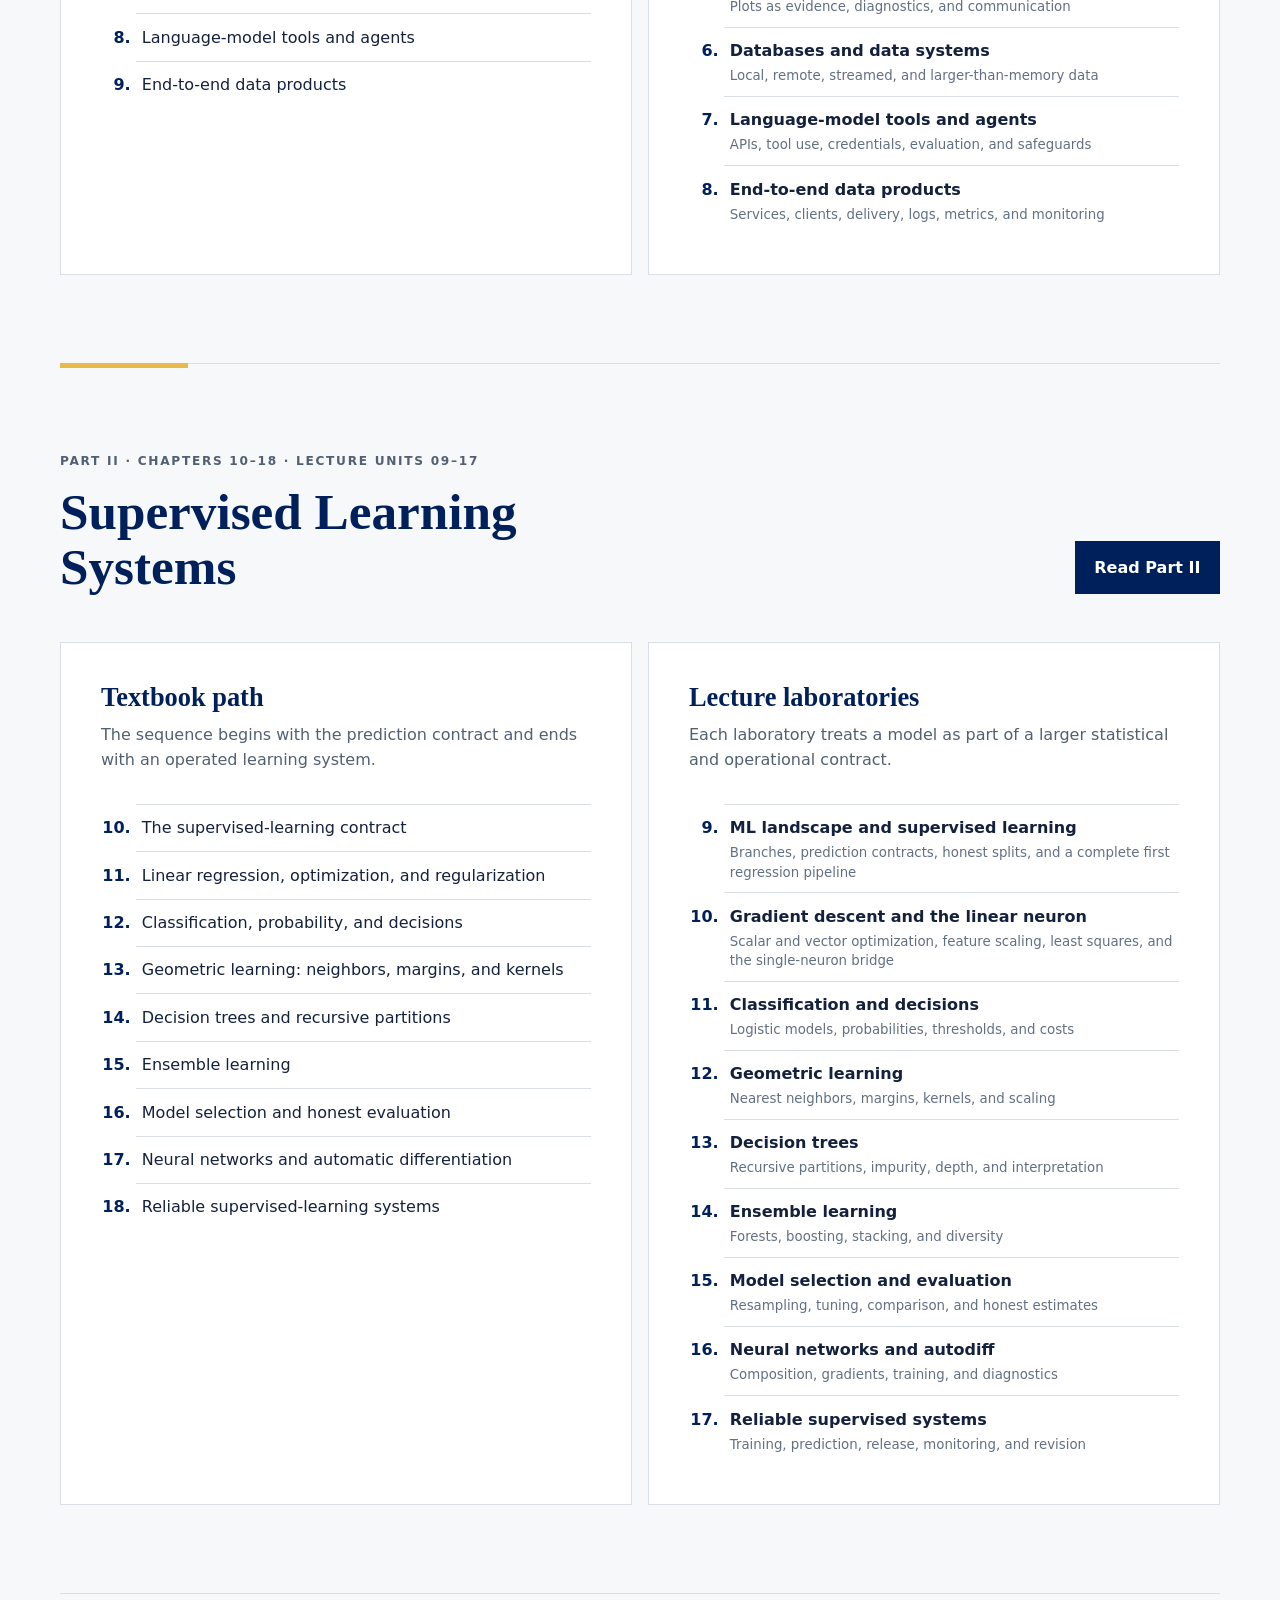
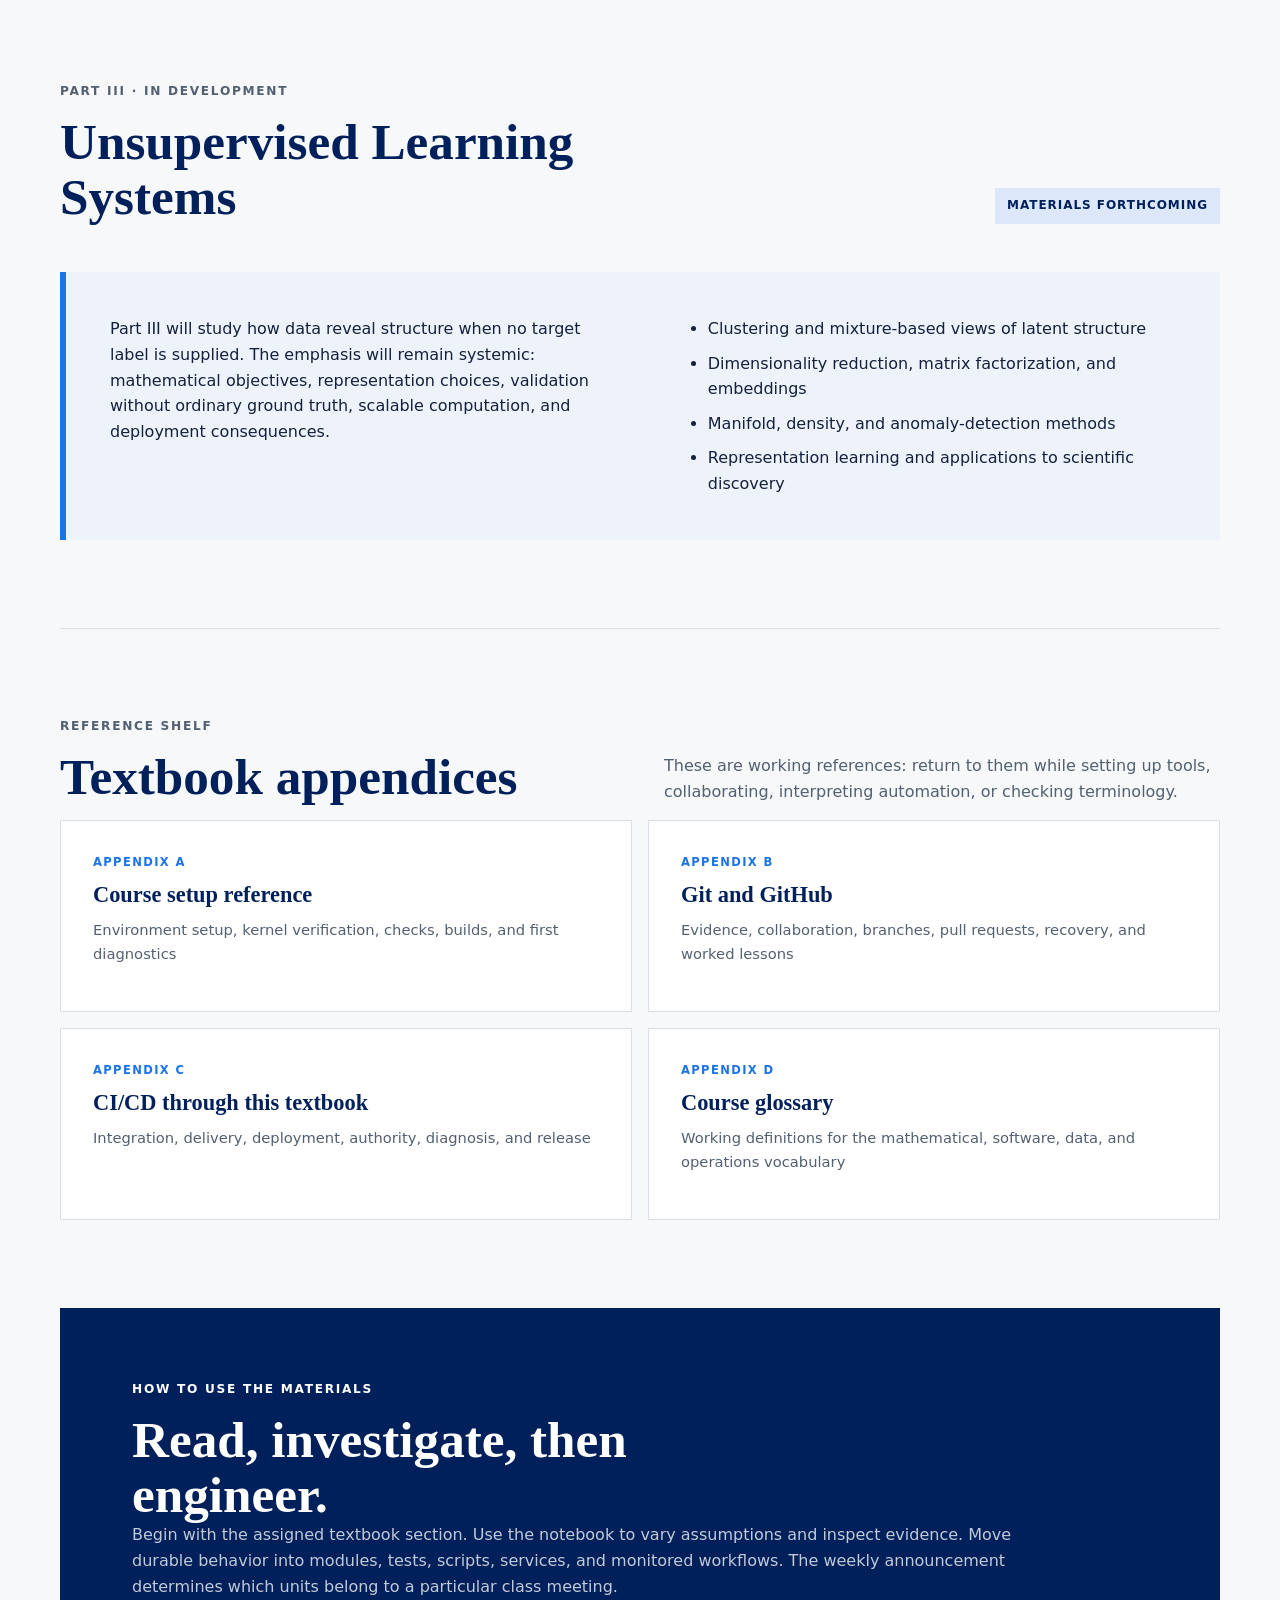
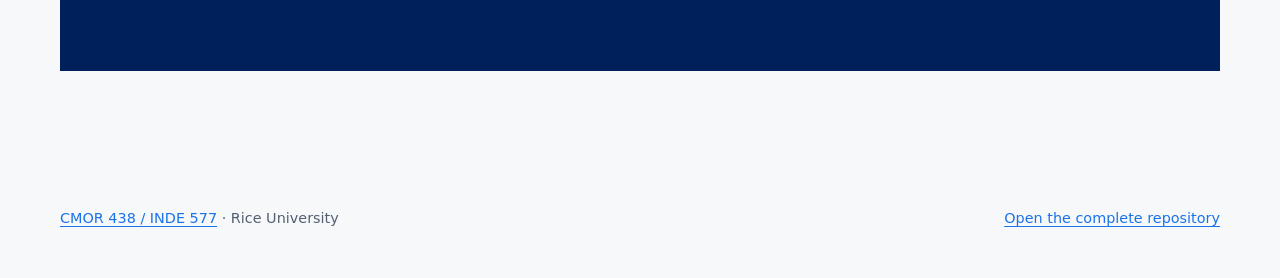
==== commit e09d0a47: "Build supervised learning foundations" ====
--- a/site/course-map.html
+++ b/site/course-map.html
@@ -111,8 +111,8 @@
             <h3>Lecture laboratories</h3>
             <p class="map-note">Each laboratory treats a model as part of a larger statistical and operational contract.</p>
             <ol class="resource-list linked-list" start="9">
-              <li><a href="https://github.com/RandyRDavila/Data-Science-Machine-Learning-Fall-2026/tree/main/notebooks/lecture-09-supervised-learning-systems"><span>The supervised-learning contract</span><small>Population, features, targets, splits, baselines, and feedback</small></a></li>
-              <li><a href="https://github.com/RandyRDavila/Data-Science-Machine-Learning-Fall-2026/tree/main/notebooks/lecture-10-linear-regression-regularization"><span>Linear regression and regularization</span><small>Least squares, optimization, diagnostics, and shrinkage</small></a></li>
+              <li><a href="https://github.com/RandyRDavila/Data-Science-Machine-Learning-Fall-2026/tree/main/notebooks/lecture-09-supervised-learning-systems"><span>ML landscape and supervised learning</span><small>Branches, prediction contracts, honest splits, and a complete first regression pipeline</small></a></li>
+              <li><a href="https://github.com/RandyRDavila/Data-Science-Machine-Learning-Fall-2026/tree/main/notebooks/lecture-10-linear-regression-regularization"><span>Gradient descent and the linear neuron</span><small>Scalar and vector optimization, feature scaling, least squares, and the single-neuron bridge</small></a></li>
               <li><a href="https://github.com/RandyRDavila/Data-Science-Machine-Learning-Fall-2026/tree/main/notebooks/lecture-11-classification-decisions"><span>Classification and decisions</span><small>Logistic models, probabilities, thresholds, and costs</small></a></li>
               <li><a href="https://github.com/RandyRDavila/Data-Science-Machine-Learning-Fall-2026/tree/main/notebooks/lecture-12-geometric-learning"><span>Geometric learning</span><small>Nearest neighbors, margins, kernels, and scaling</small></a></li>
               <li><a href="https://github.com/RandyRDavila/Data-Science-Machine-Learning-Fall-2026/tree/main/notebooks/lecture-13-decision-trees"><span>Decision trees</span><small>Recursive partitions, impurity, depth, and interpretation</small></a></li>
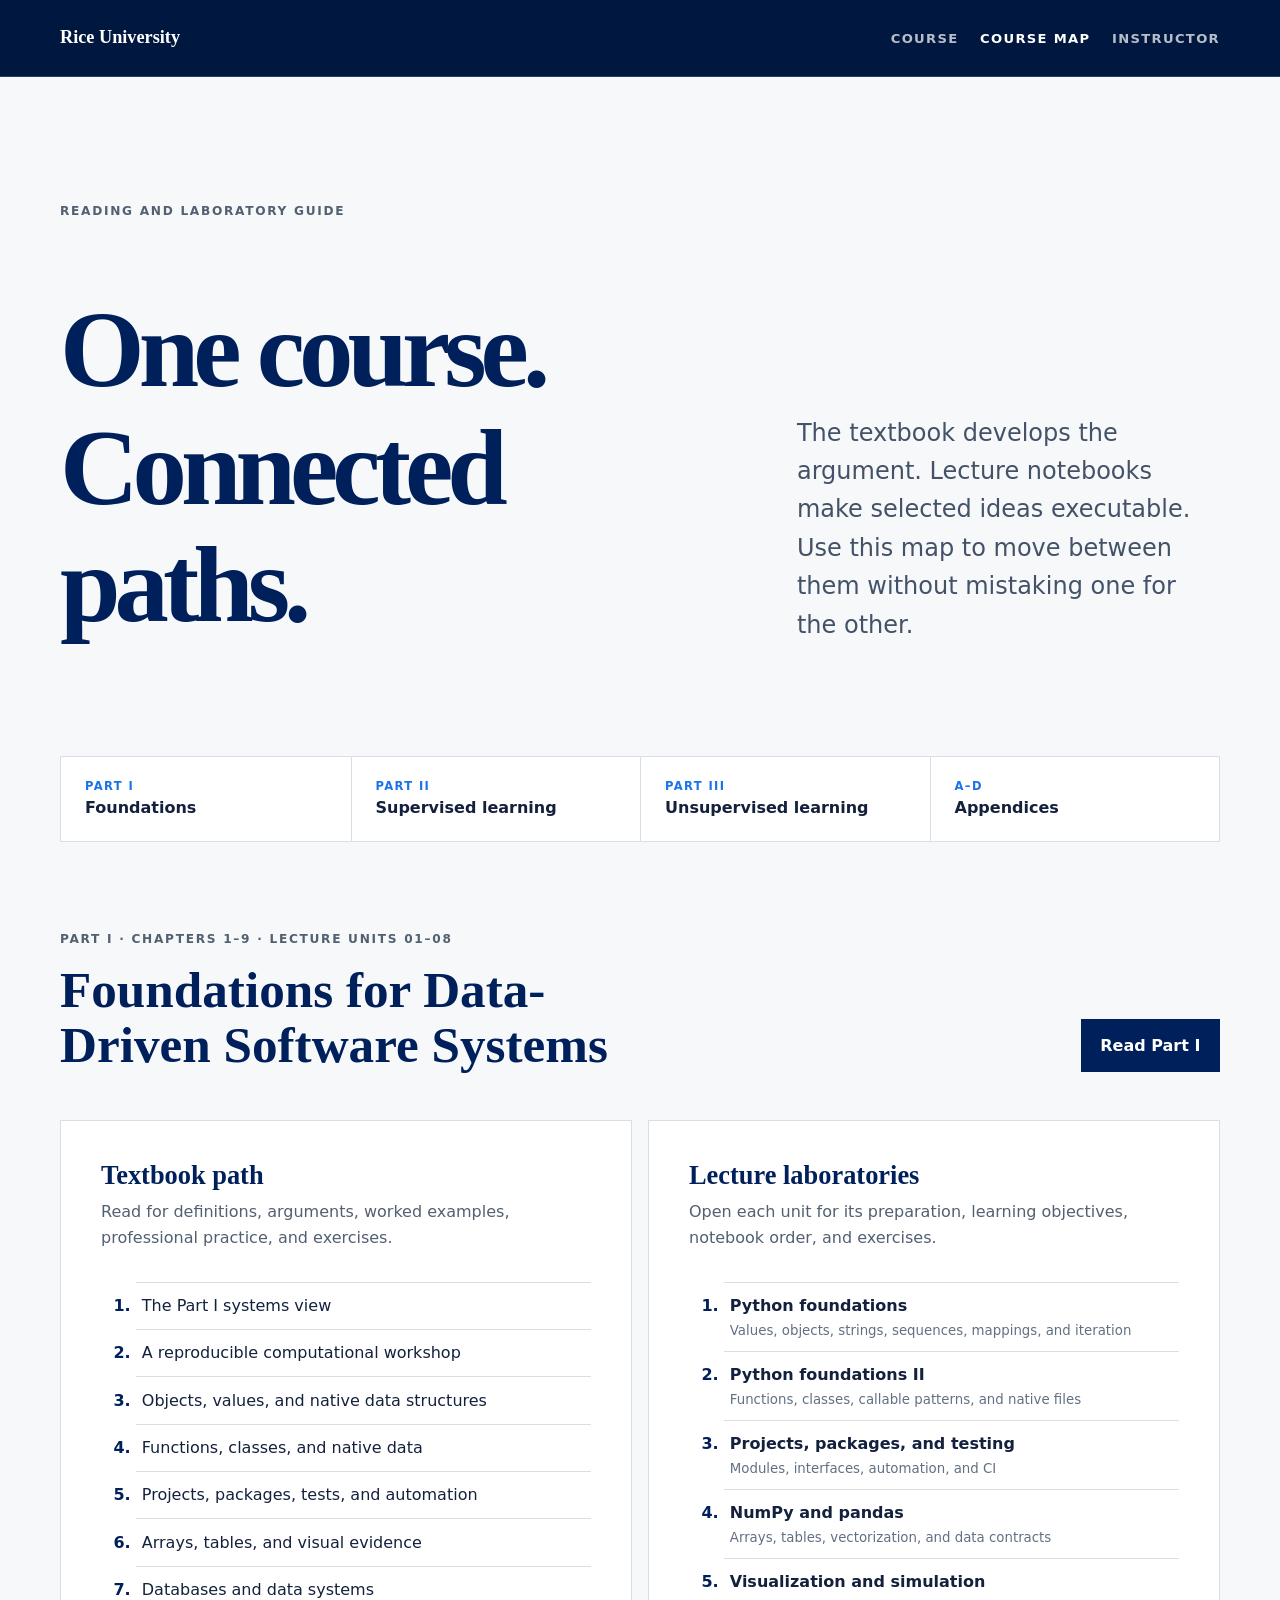
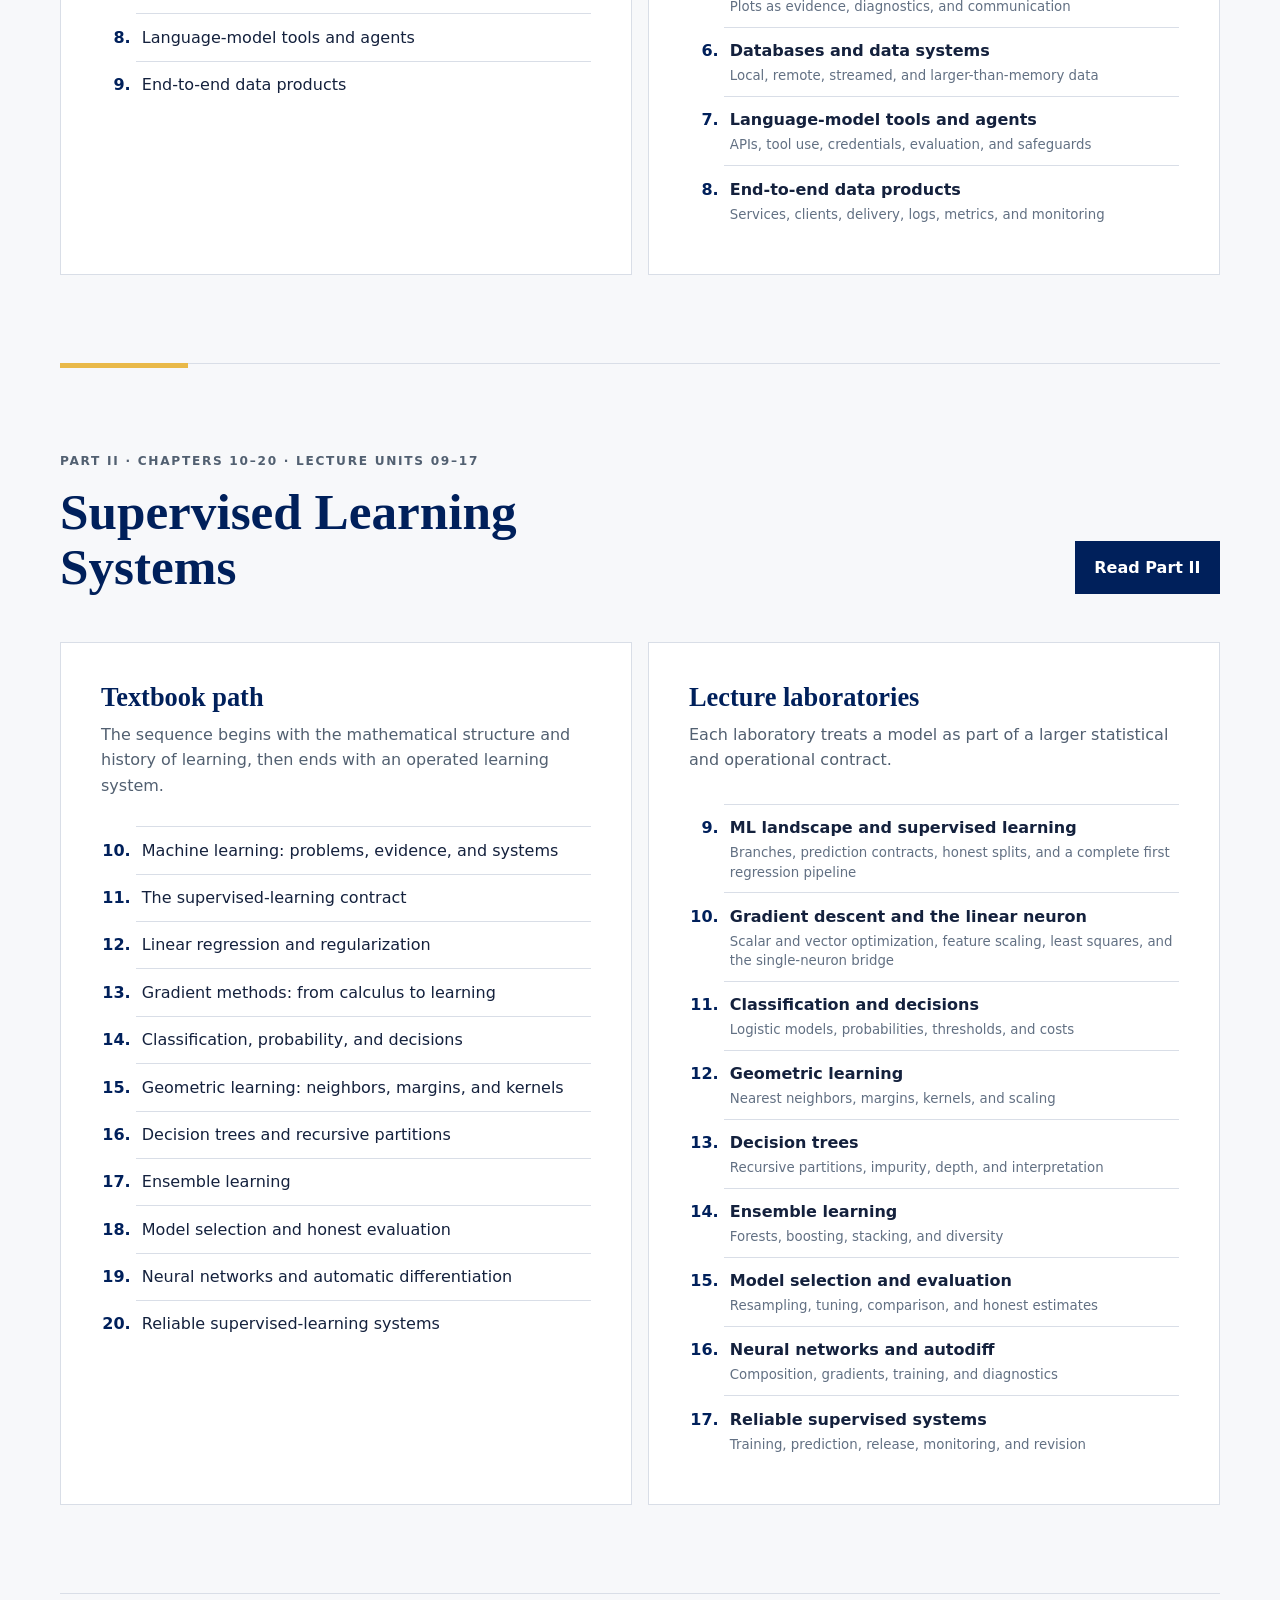
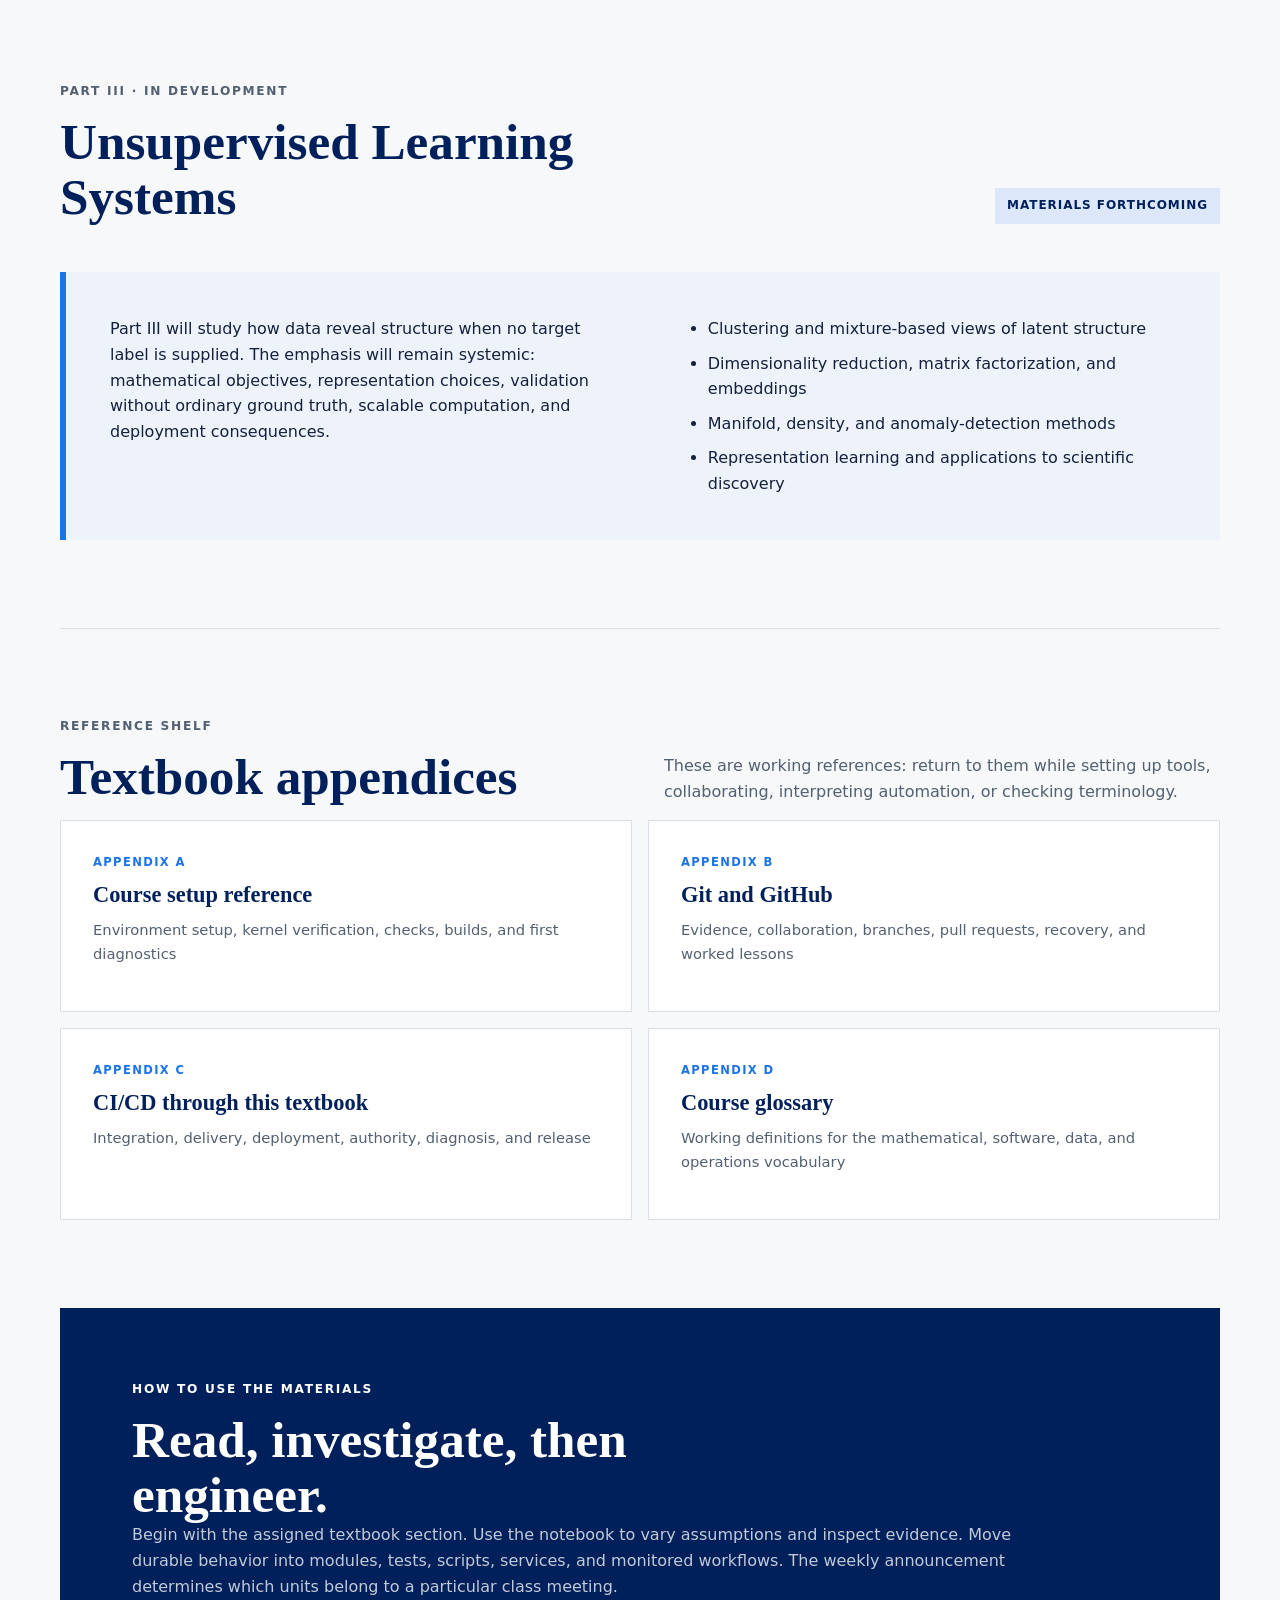
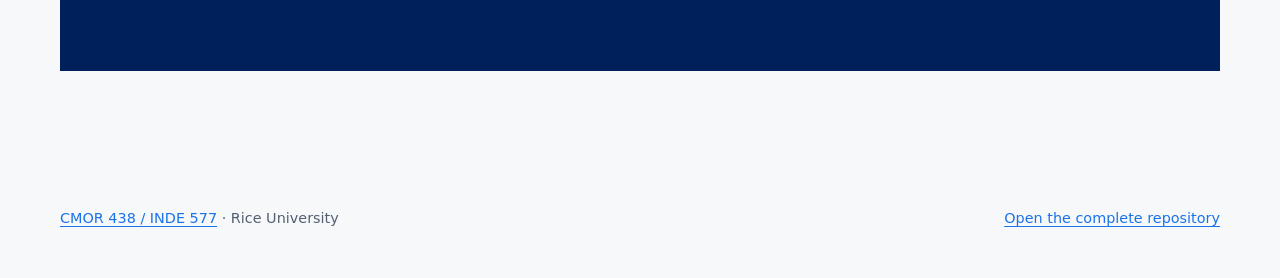
==== commit 2c01e973: "Strengthen introductory machine learning chapters" ====
--- a/site/course-map.html
+++ b/site/course-map.html
@@ -84,7 +84,7 @@
       <section id="part-ii" class="map-part map-part-accent" aria-labelledby="part-ii-title">
         <div class="map-part-heading">
           <div>
-            <p class="part-number">Part II · Chapters 10–18 · Lecture units 09–17</p>
+            <p class="part-number">Part II · Chapters 10–20 · Lecture units 09–17</p>
             <h2 id="part-ii-title">Supervised Learning Systems</h2>
           </div>
           <a class="button button-primary" href="textbook/data-science-machine-learning-textbook.pdf#page=79">Read Part II</a>
@@ -93,10 +93,12 @@
         <div class="map-columns">
           <div class="map-column">
             <h3>Textbook path</h3>
-            <p class="map-note">The sequence begins with the prediction contract and ends with an operated learning system.</p>
+            <p class="map-note">The sequence begins with the mathematical structure and history of learning, then ends with an operated learning system.</p>
             <ol class="resource-list" start="10">
+              <li>Machine learning: problems, evidence, and systems</li>
               <li>The supervised-learning contract</li>
-              <li>Linear regression, optimization, and regularization</li>
+              <li>Linear regression and regularization</li>
+              <li>Gradient methods: from calculus to learning</li>
               <li>Classification, probability, and decisions</li>
               <li>Geometric learning: neighbors, margins, and kernels</li>
               <li>Decision trees and recursive partitions</li>
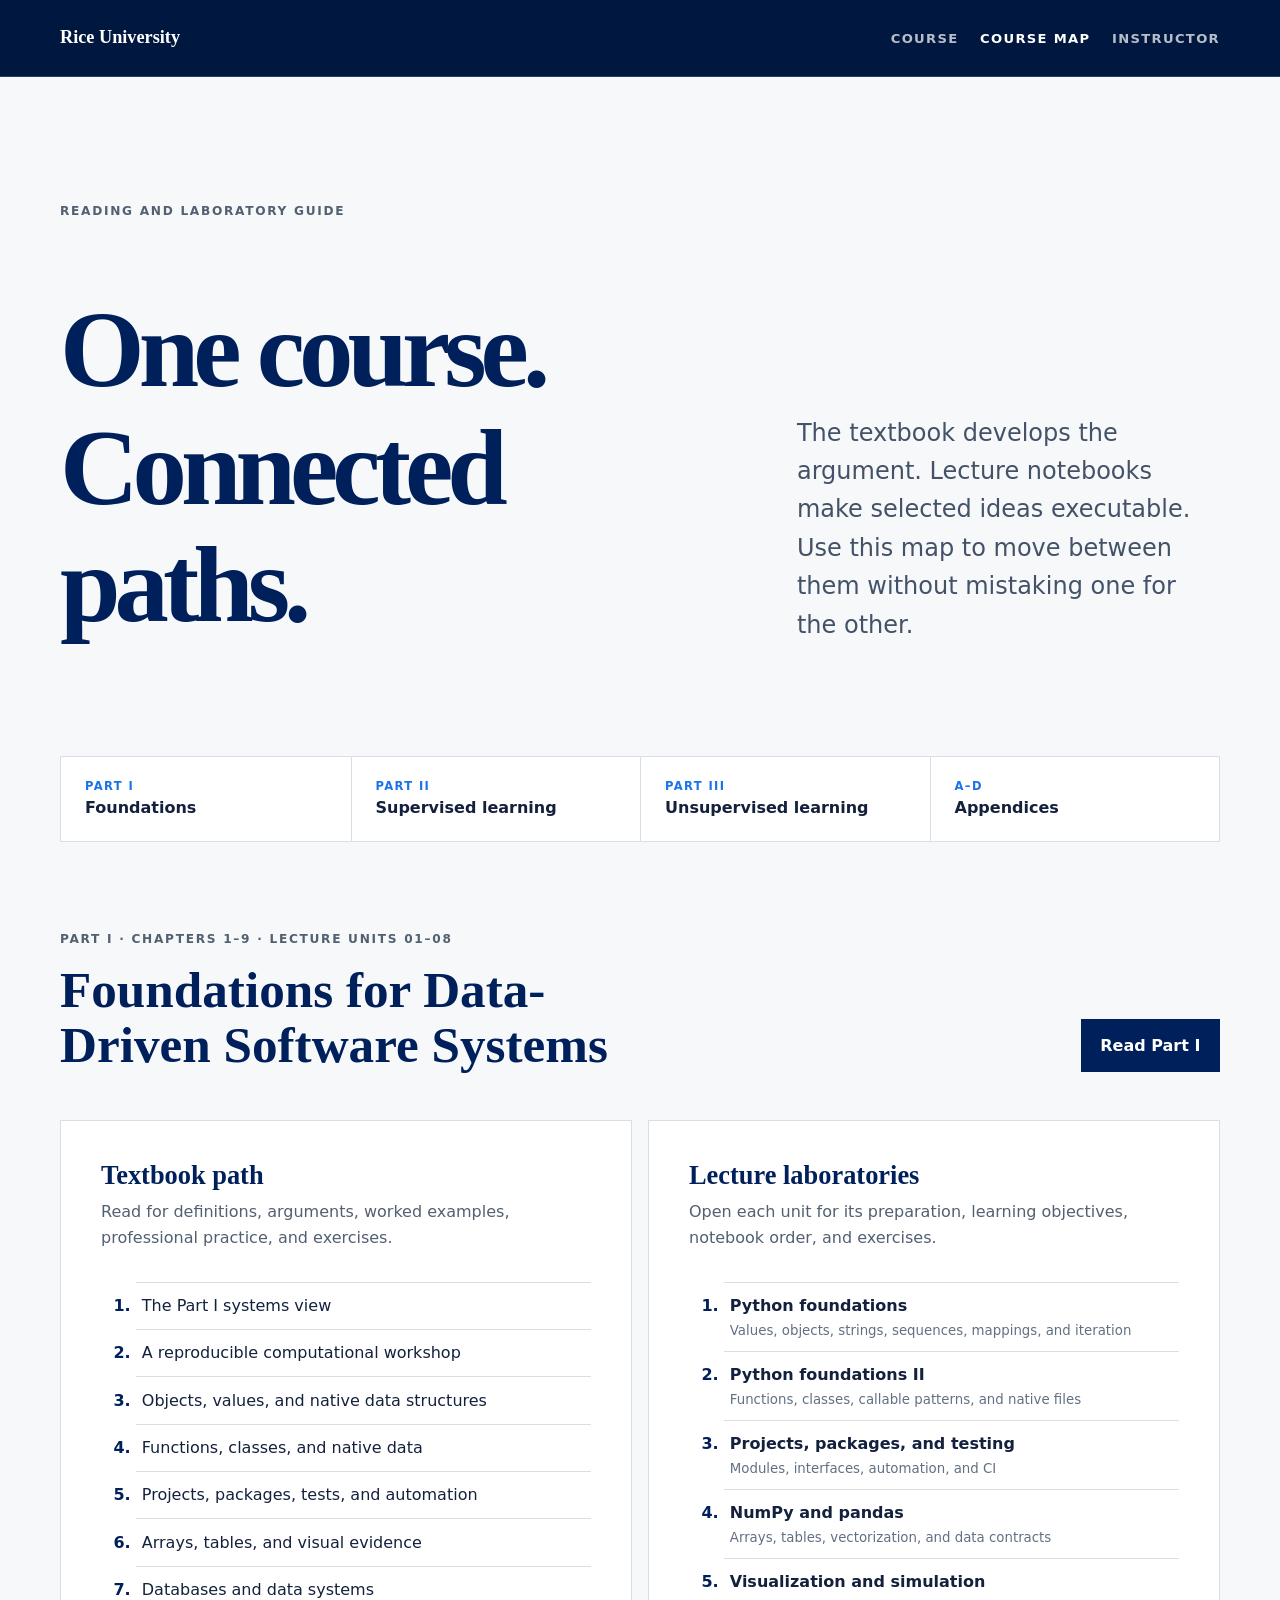
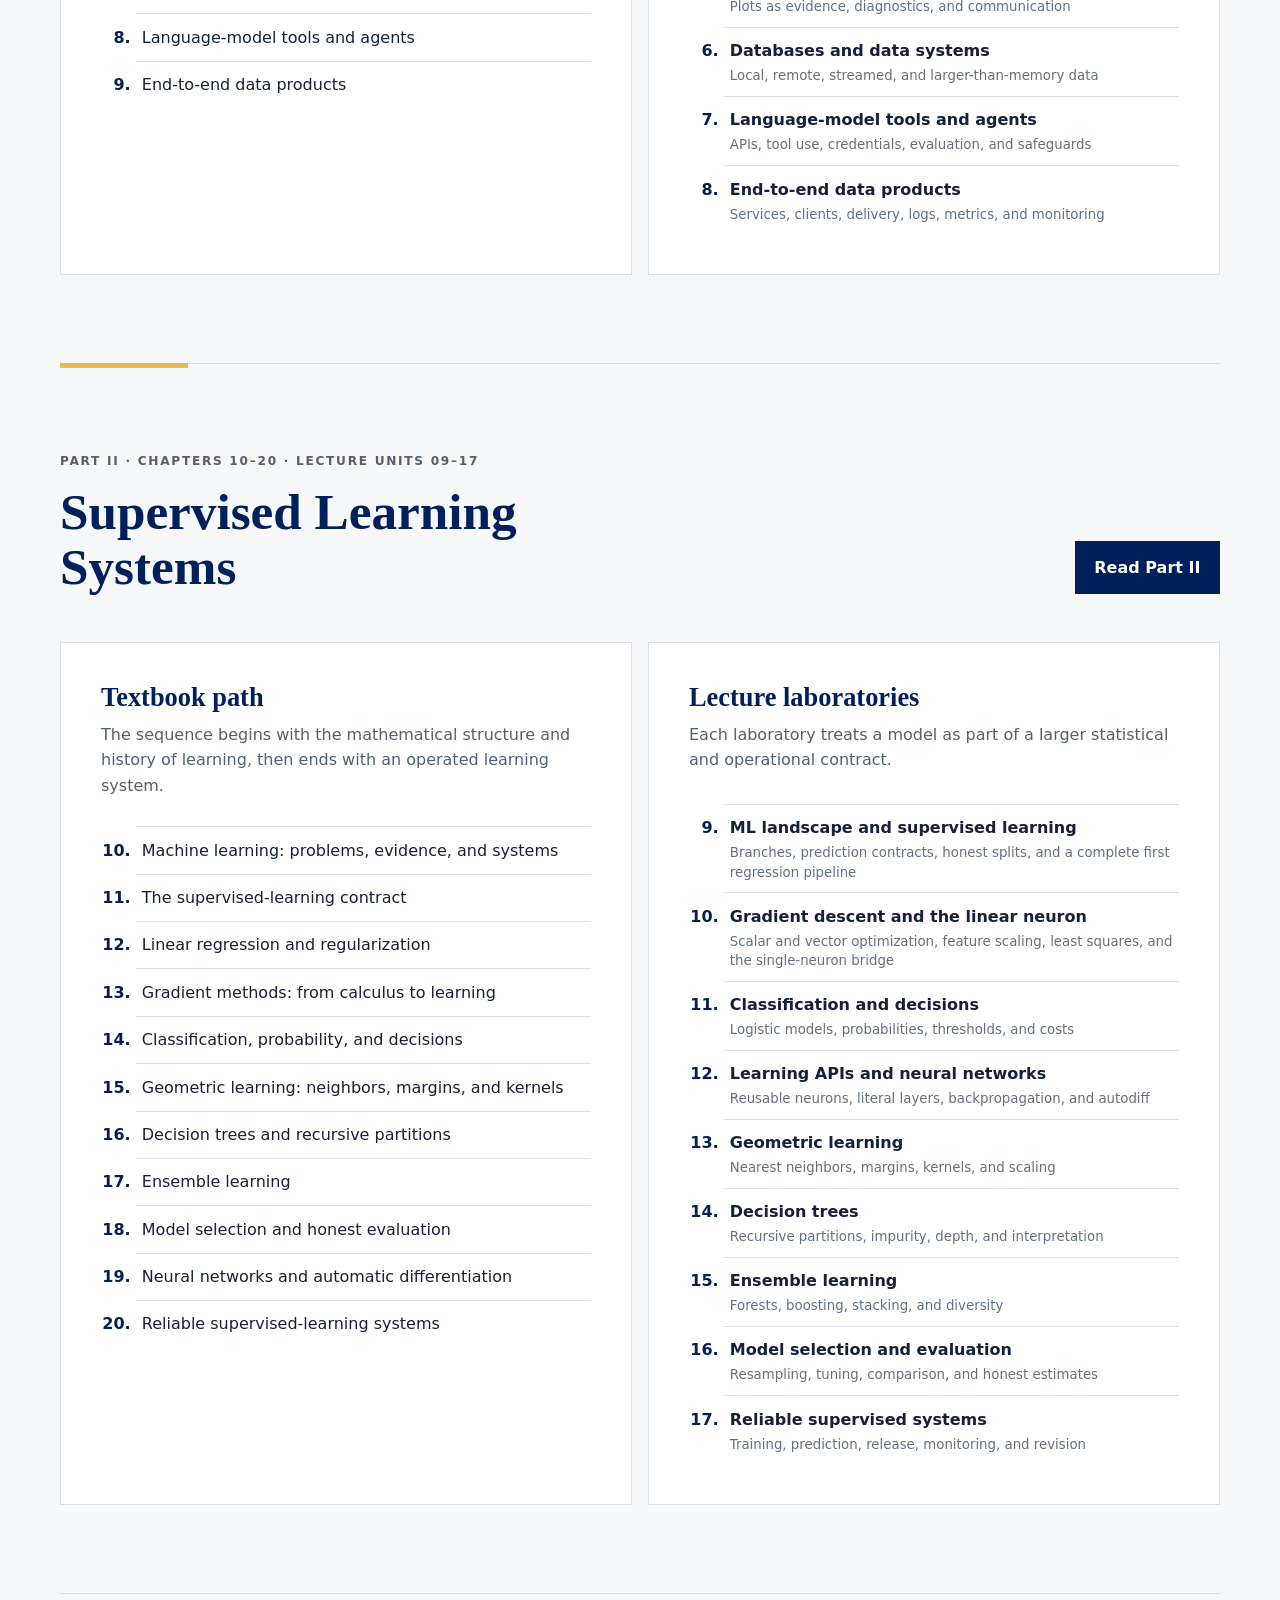
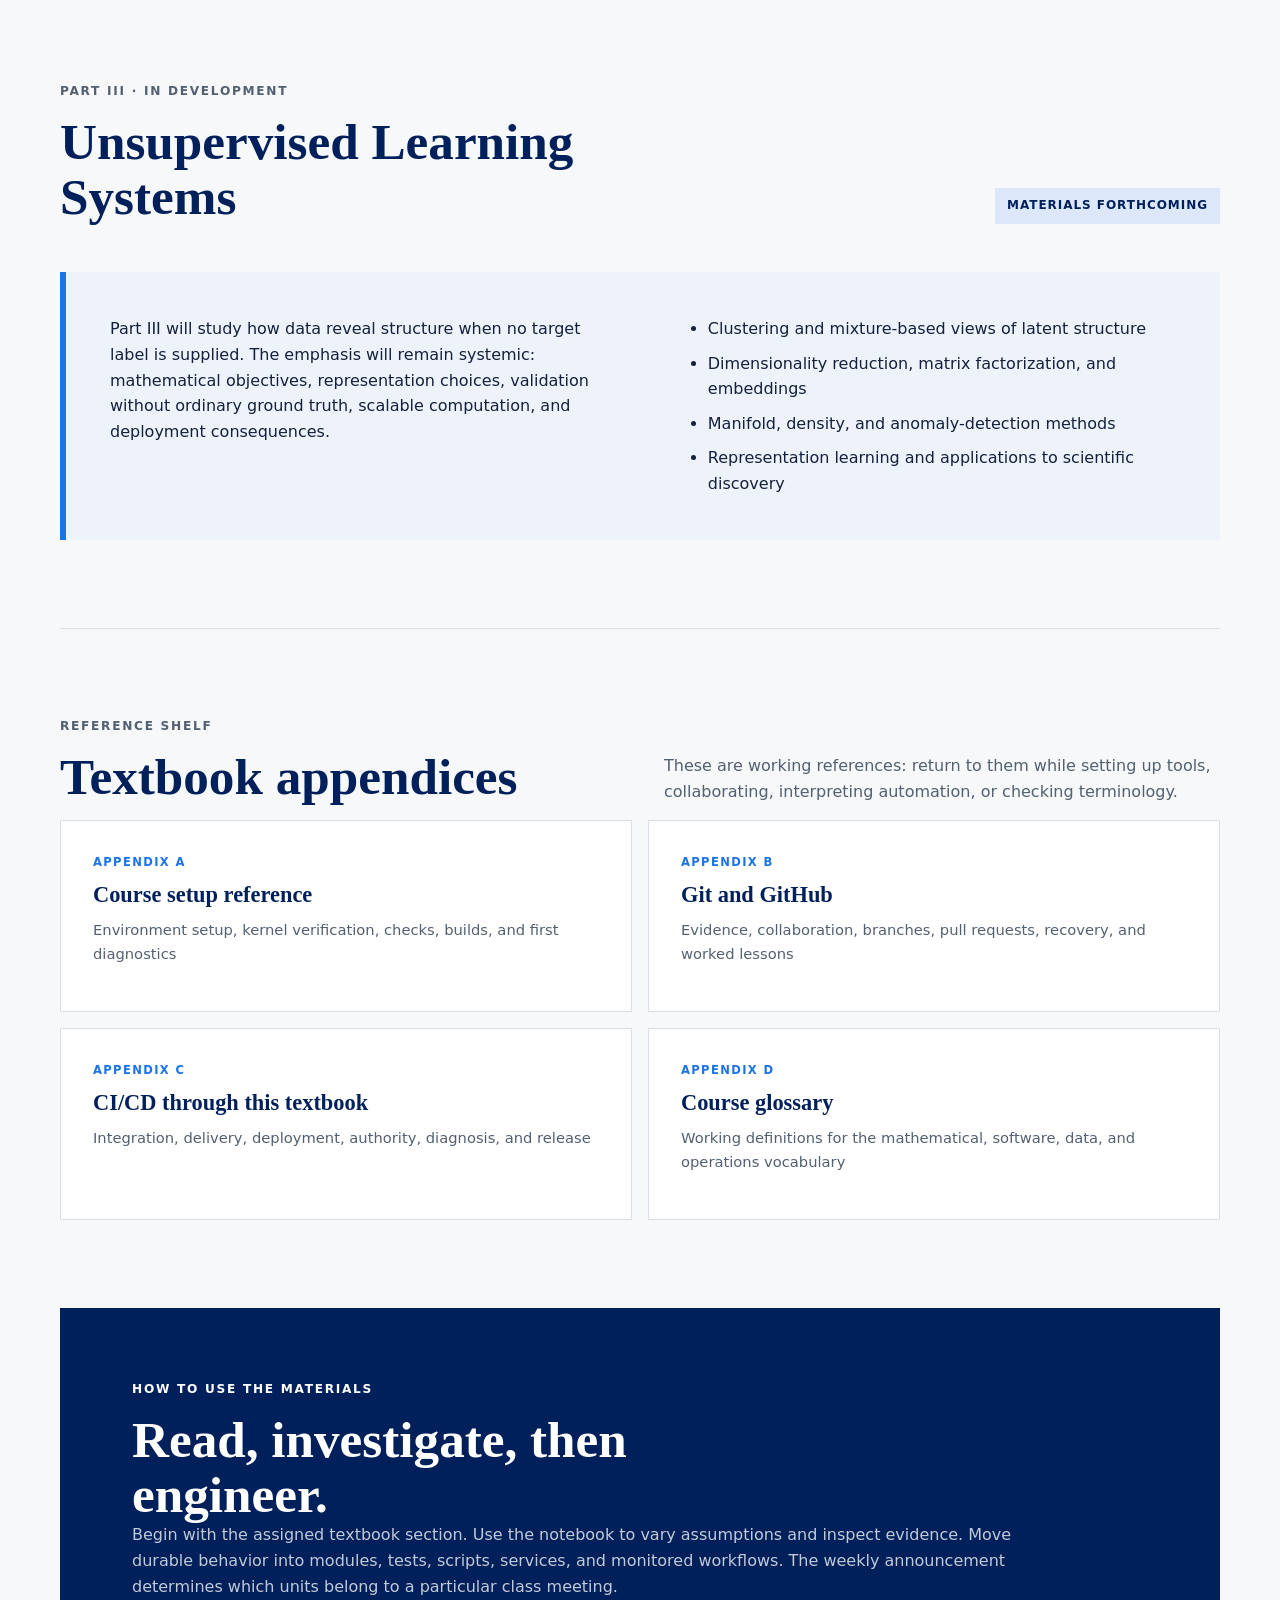
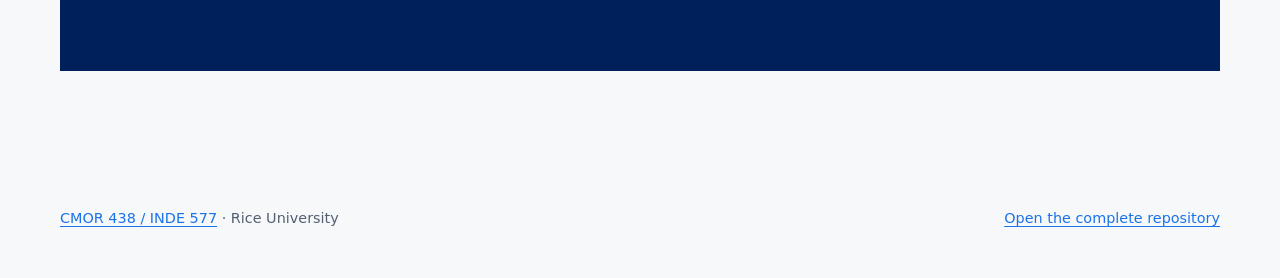
==== commit 79c90070: "Build the reusable neuron-to-network sequence" ====
--- a/site/course-map.html
+++ b/site/course-map.html
@@ -116,11 +116,11 @@
               <li><a href="https://github.com/RandyRDavila/Data-Science-Machine-Learning-Fall-2026/tree/main/notebooks/lecture-09-supervised-learning-systems"><span>ML landscape and supervised learning</span><small>Branches, prediction contracts, honest splits, and a complete first regression pipeline</small></a></li>
               <li><a href="https://github.com/RandyRDavila/Data-Science-Machine-Learning-Fall-2026/tree/main/notebooks/lecture-10-linear-regression-regularization"><span>Gradient descent and the linear neuron</span><small>Scalar and vector optimization, feature scaling, least squares, and the single-neuron bridge</small></a></li>
               <li><a href="https://github.com/RandyRDavila/Data-Science-Machine-Learning-Fall-2026/tree/main/notebooks/lecture-11-classification-decisions"><span>Classification and decisions</span><small>Logistic models, probabilities, thresholds, and costs</small></a></li>
-              <li><a href="https://github.com/RandyRDavila/Data-Science-Machine-Learning-Fall-2026/tree/main/notebooks/lecture-12-geometric-learning"><span>Geometric learning</span><small>Nearest neighbors, margins, kernels, and scaling</small></a></li>
-              <li><a href="https://github.com/RandyRDavila/Data-Science-Machine-Learning-Fall-2026/tree/main/notebooks/lecture-13-decision-trees"><span>Decision trees</span><small>Recursive partitions, impurity, depth, and interpretation</small></a></li>
-              <li><a href="https://github.com/RandyRDavila/Data-Science-Machine-Learning-Fall-2026/tree/main/notebooks/lecture-14-ensemble-learning"><span>Ensemble learning</span><small>Forests, boosting, stacking, and diversity</small></a></li>
-              <li><a href="https://github.com/RandyRDavila/Data-Science-Machine-Learning-Fall-2026/tree/main/notebooks/lecture-15-model-selection-evaluation"><span>Model selection and evaluation</span><small>Resampling, tuning, comparison, and honest estimates</small></a></li>
-              <li><a href="https://github.com/RandyRDavila/Data-Science-Machine-Learning-Fall-2026/tree/main/notebooks/lecture-16-neural-networks-autodiff"><span>Neural networks and autodiff</span><small>Composition, gradients, training, and diagnostics</small></a></li>
+              <li><a href="https://github.com/RandyRDavila/Data-Science-Machine-Learning-Fall-2026/tree/main/notebooks/lecture-12-neural-networks-autodiff"><span>Learning APIs and neural networks</span><small>Reusable neurons, literal layers, backpropagation, and autodiff</small></a></li>
+              <li><a href="https://github.com/RandyRDavila/Data-Science-Machine-Learning-Fall-2026/tree/main/notebooks/lecture-13-geometric-learning"><span>Geometric learning</span><small>Nearest neighbors, margins, kernels, and scaling</small></a></li>
+              <li><a href="https://github.com/RandyRDavila/Data-Science-Machine-Learning-Fall-2026/tree/main/notebooks/lecture-14-decision-trees"><span>Decision trees</span><small>Recursive partitions, impurity, depth, and interpretation</small></a></li>
+              <li><a href="https://github.com/RandyRDavila/Data-Science-Machine-Learning-Fall-2026/tree/main/notebooks/lecture-15-ensemble-learning"><span>Ensemble learning</span><small>Forests, boosting, stacking, and diversity</small></a></li>
+              <li><a href="https://github.com/RandyRDavila/Data-Science-Machine-Learning-Fall-2026/tree/main/notebooks/lecture-16-model-selection-evaluation"><span>Model selection and evaluation</span><small>Resampling, tuning, comparison, and honest estimates</small></a></li>
               <li><a href="https://github.com/RandyRDavila/Data-Science-Machine-Learning-Fall-2026/tree/main/notebooks/lecture-17-reliable-supervised-systems"><span>Reliable supervised systems</span><small>Training, prediction, release, monitoring, and revision</small></a></li>
             </ol>
           </div>
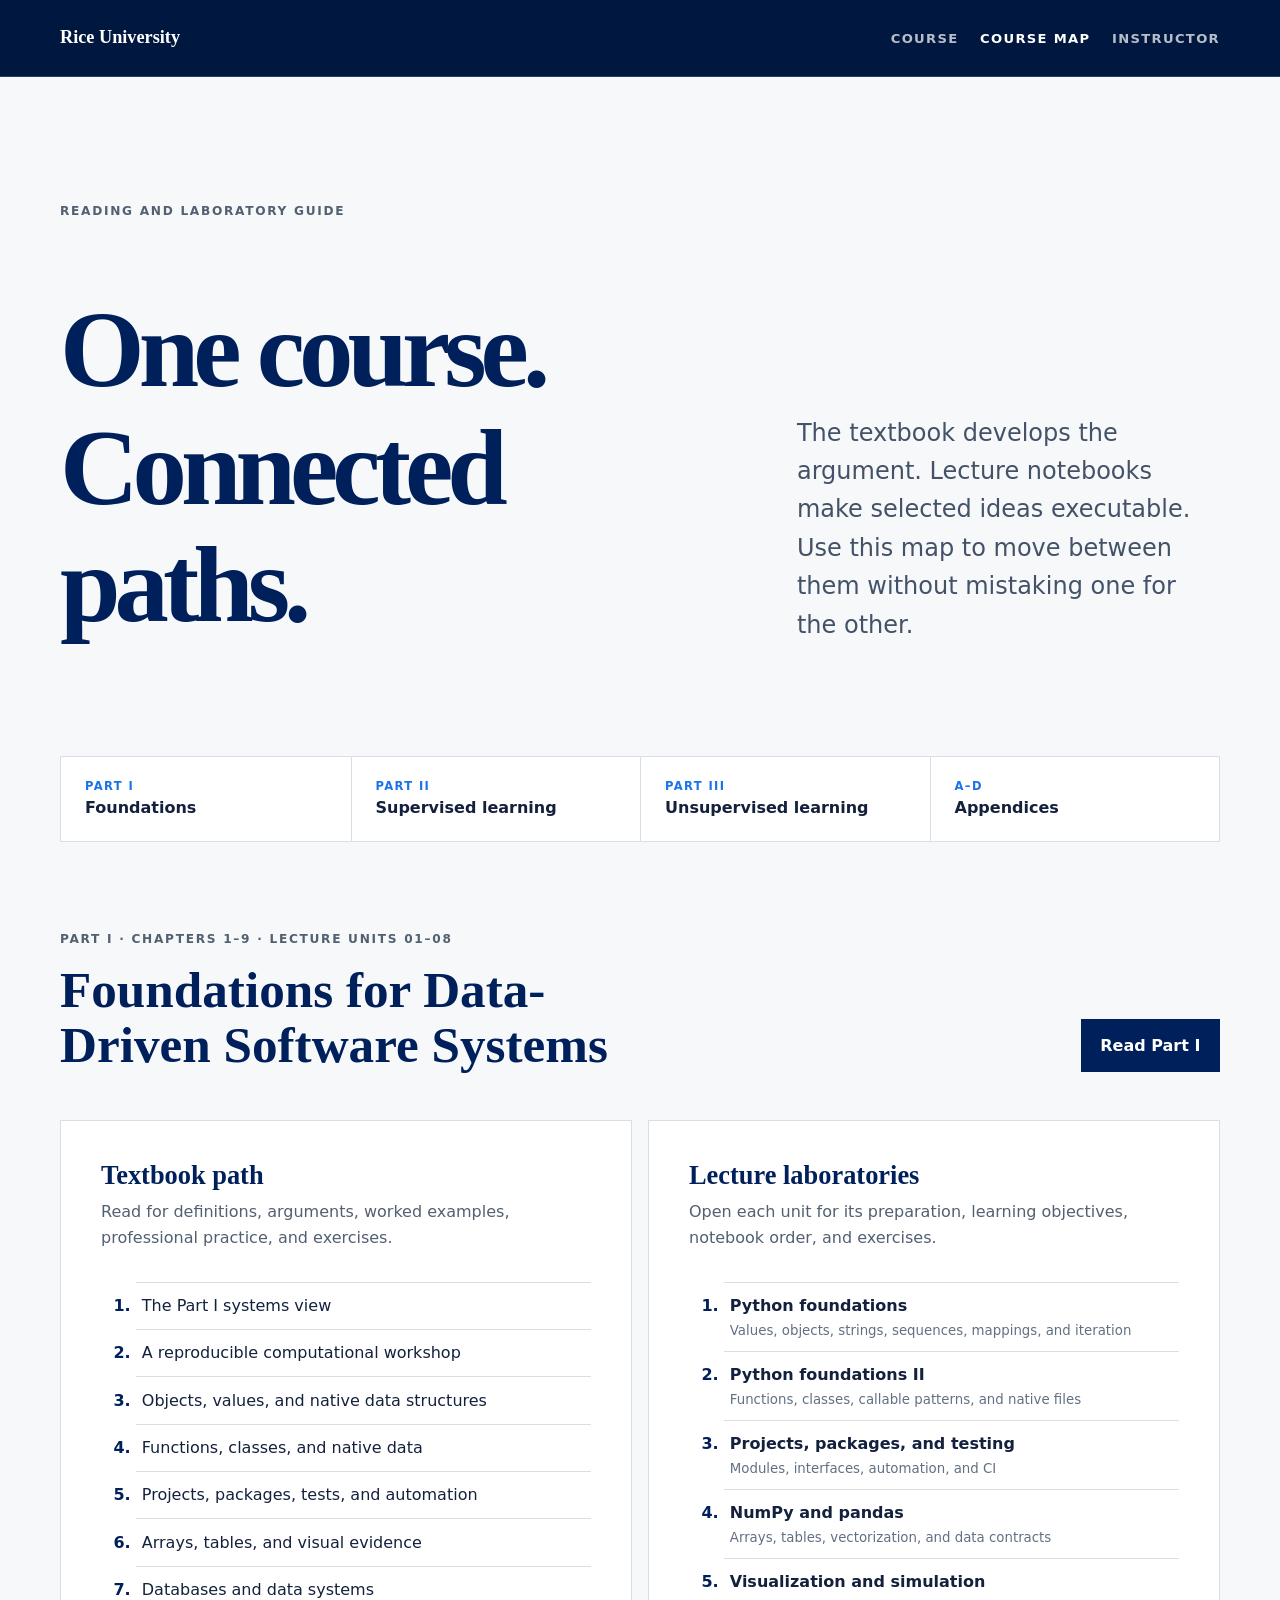
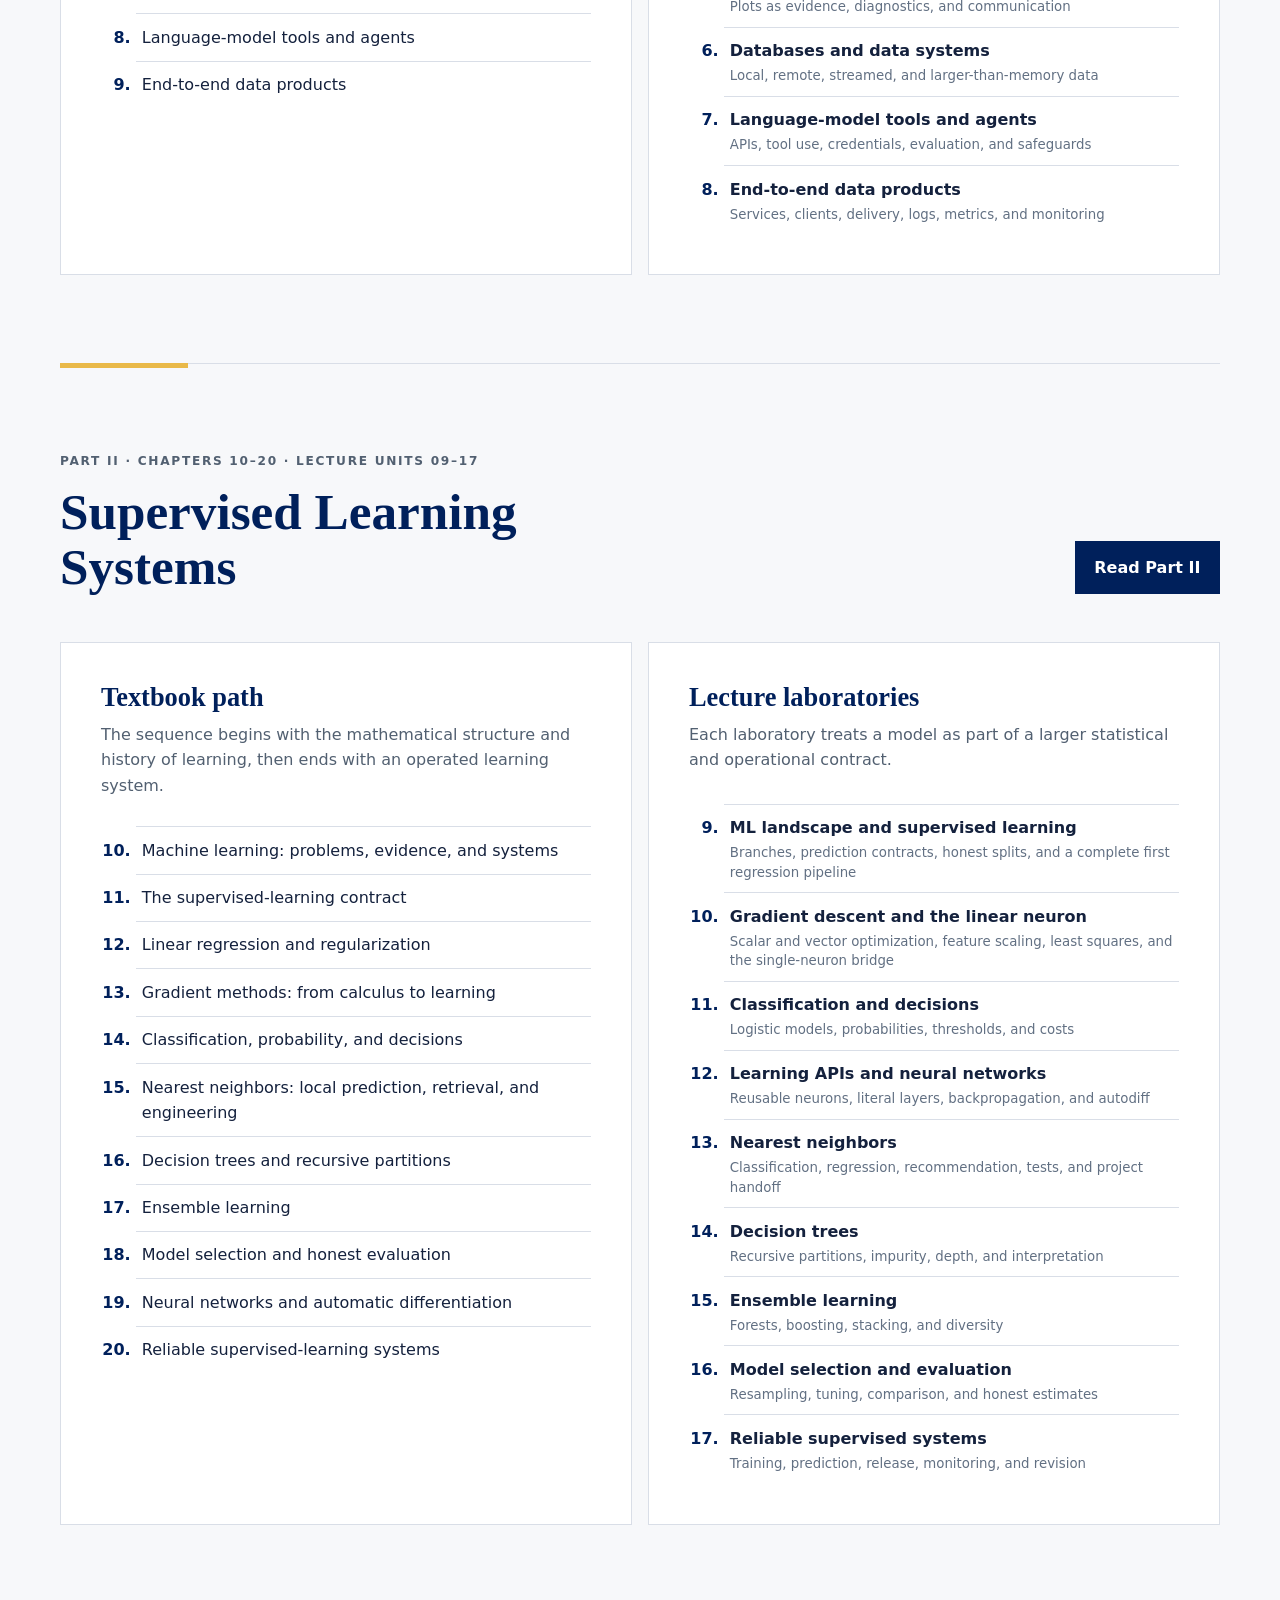
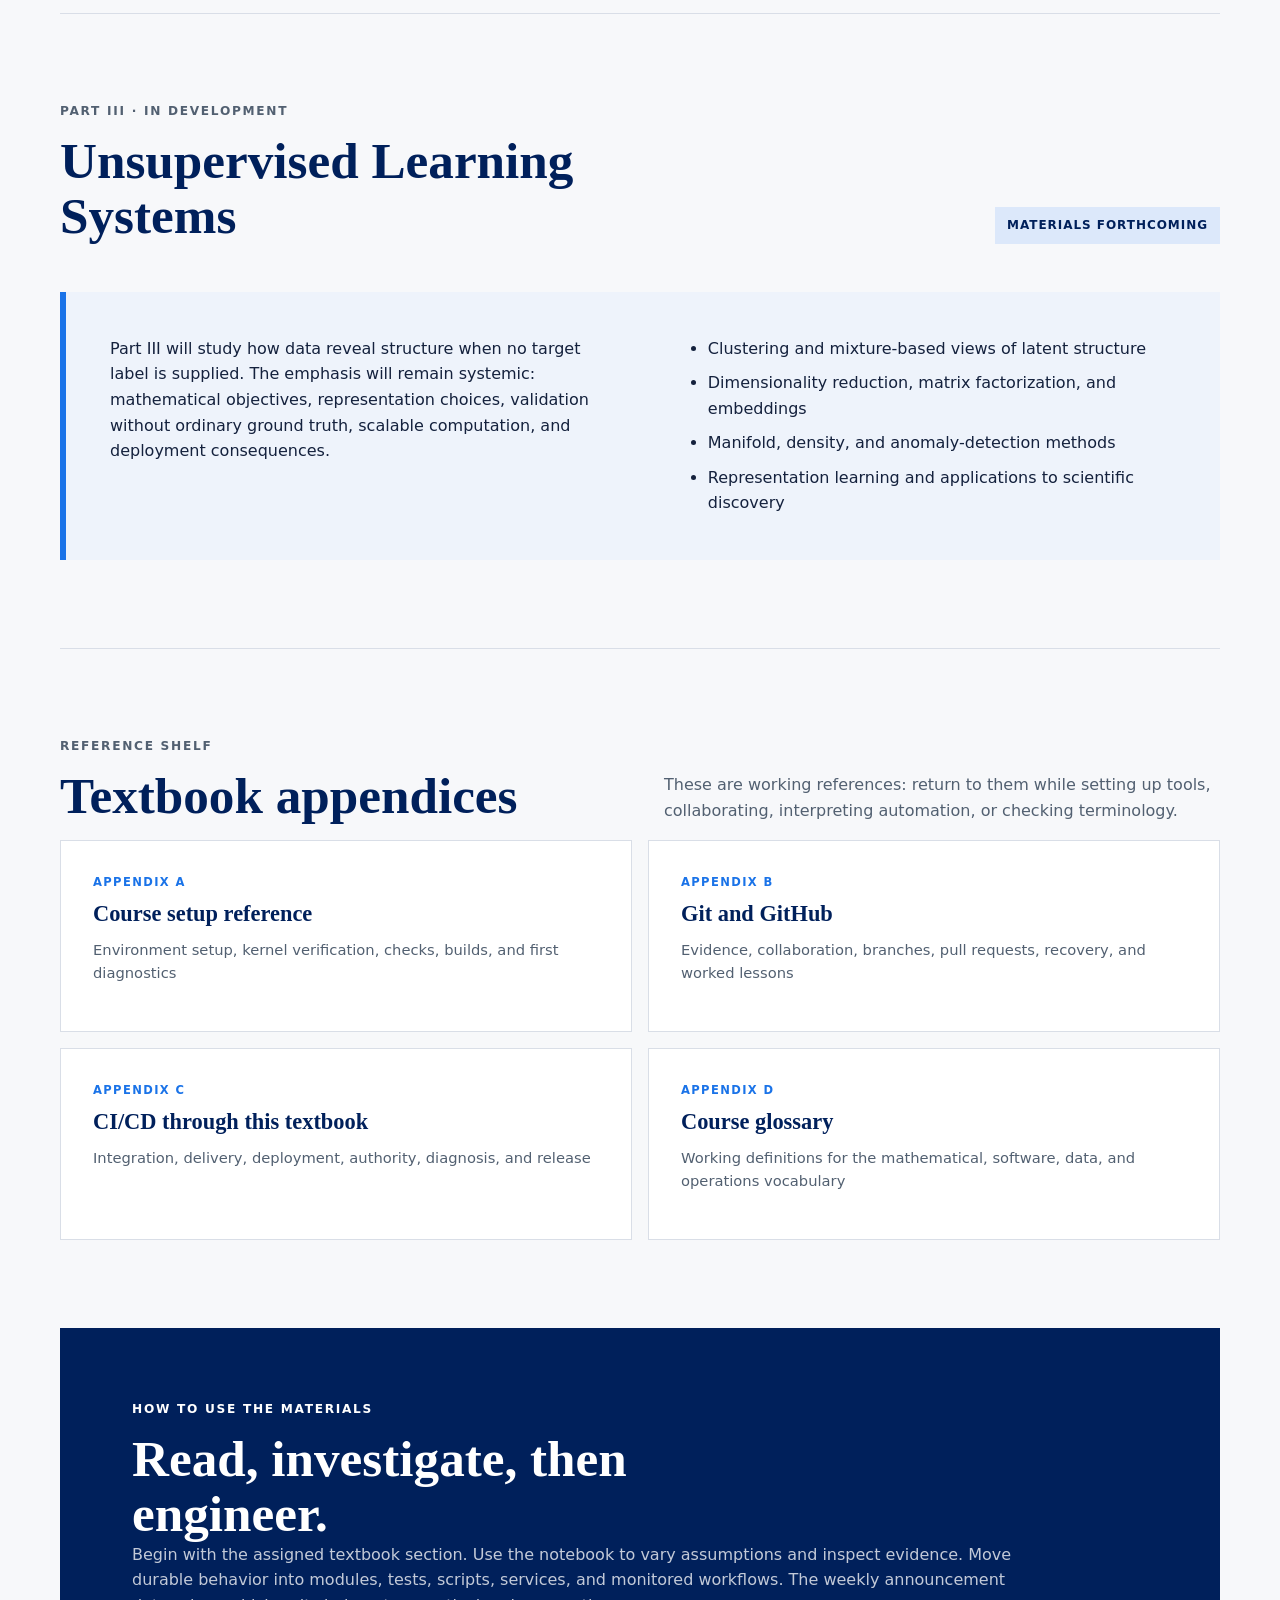
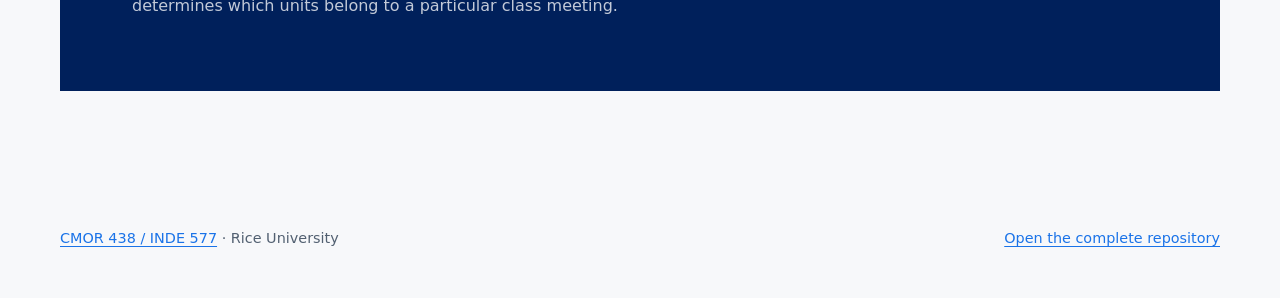
==== commit a3f90506: "Replace Lecture 13 with nearest-neighbor systems" ====
--- a/site/course-map.html
+++ b/site/course-map.html
@@ -100,7 +100,7 @@
               <li>Linear regression and regularization</li>
               <li>Gradient methods: from calculus to learning</li>
               <li>Classification, probability, and decisions</li>
-              <li>Geometric learning: neighbors, margins, and kernels</li>
+              <li>Nearest neighbors: local prediction, retrieval, and engineering</li>
               <li>Decision trees and recursive partitions</li>
               <li>Ensemble learning</li>
               <li>Model selection and honest evaluation</li>
@@ -117,7 +117,7 @@
               <li><a href="https://github.com/RandyRDavila/Data-Science-Machine-Learning-Fall-2026/tree/main/notebooks/lecture-10-linear-regression-regularization"><span>Gradient descent and the linear neuron</span><small>Scalar and vector optimization, feature scaling, least squares, and the single-neuron bridge</small></a></li>
               <li><a href="https://github.com/RandyRDavila/Data-Science-Machine-Learning-Fall-2026/tree/main/notebooks/lecture-11-classification-decisions"><span>Classification and decisions</span><small>Logistic models, probabilities, thresholds, and costs</small></a></li>
               <li><a href="https://github.com/RandyRDavila/Data-Science-Machine-Learning-Fall-2026/tree/main/notebooks/lecture-12-neural-networks-autodiff"><span>Learning APIs and neural networks</span><small>Reusable neurons, literal layers, backpropagation, and autodiff</small></a></li>
-              <li><a href="https://github.com/RandyRDavila/Data-Science-Machine-Learning-Fall-2026/tree/main/notebooks/lecture-13-geometric-learning"><span>Geometric learning</span><small>Nearest neighbors, margins, kernels, and scaling</small></a></li>
+              <li><a href="https://github.com/RandyRDavila/Data-Science-Machine-Learning-Fall-2026/tree/main/notebooks/lecture-13-nearest-neighbors"><span>Nearest neighbors</span><small>Classification, regression, recommendation, tests, and project handoff</small></a></li>
               <li><a href="https://github.com/RandyRDavila/Data-Science-Machine-Learning-Fall-2026/tree/main/notebooks/lecture-14-decision-trees"><span>Decision trees</span><small>Recursive partitions, impurity, depth, and interpretation</small></a></li>
               <li><a href="https://github.com/RandyRDavila/Data-Science-Machine-Learning-Fall-2026/tree/main/notebooks/lecture-15-ensemble-learning"><span>Ensemble learning</span><small>Forests, boosting, stacking, and diversity</small></a></li>
               <li><a href="https://github.com/RandyRDavila/Data-Science-Machine-Learning-Fall-2026/tree/main/notebooks/lecture-16-model-selection-evaluation"><span>Model selection and evaluation</span><small>Resampling, tuning, comparison, and honest estimates</small></a></li>
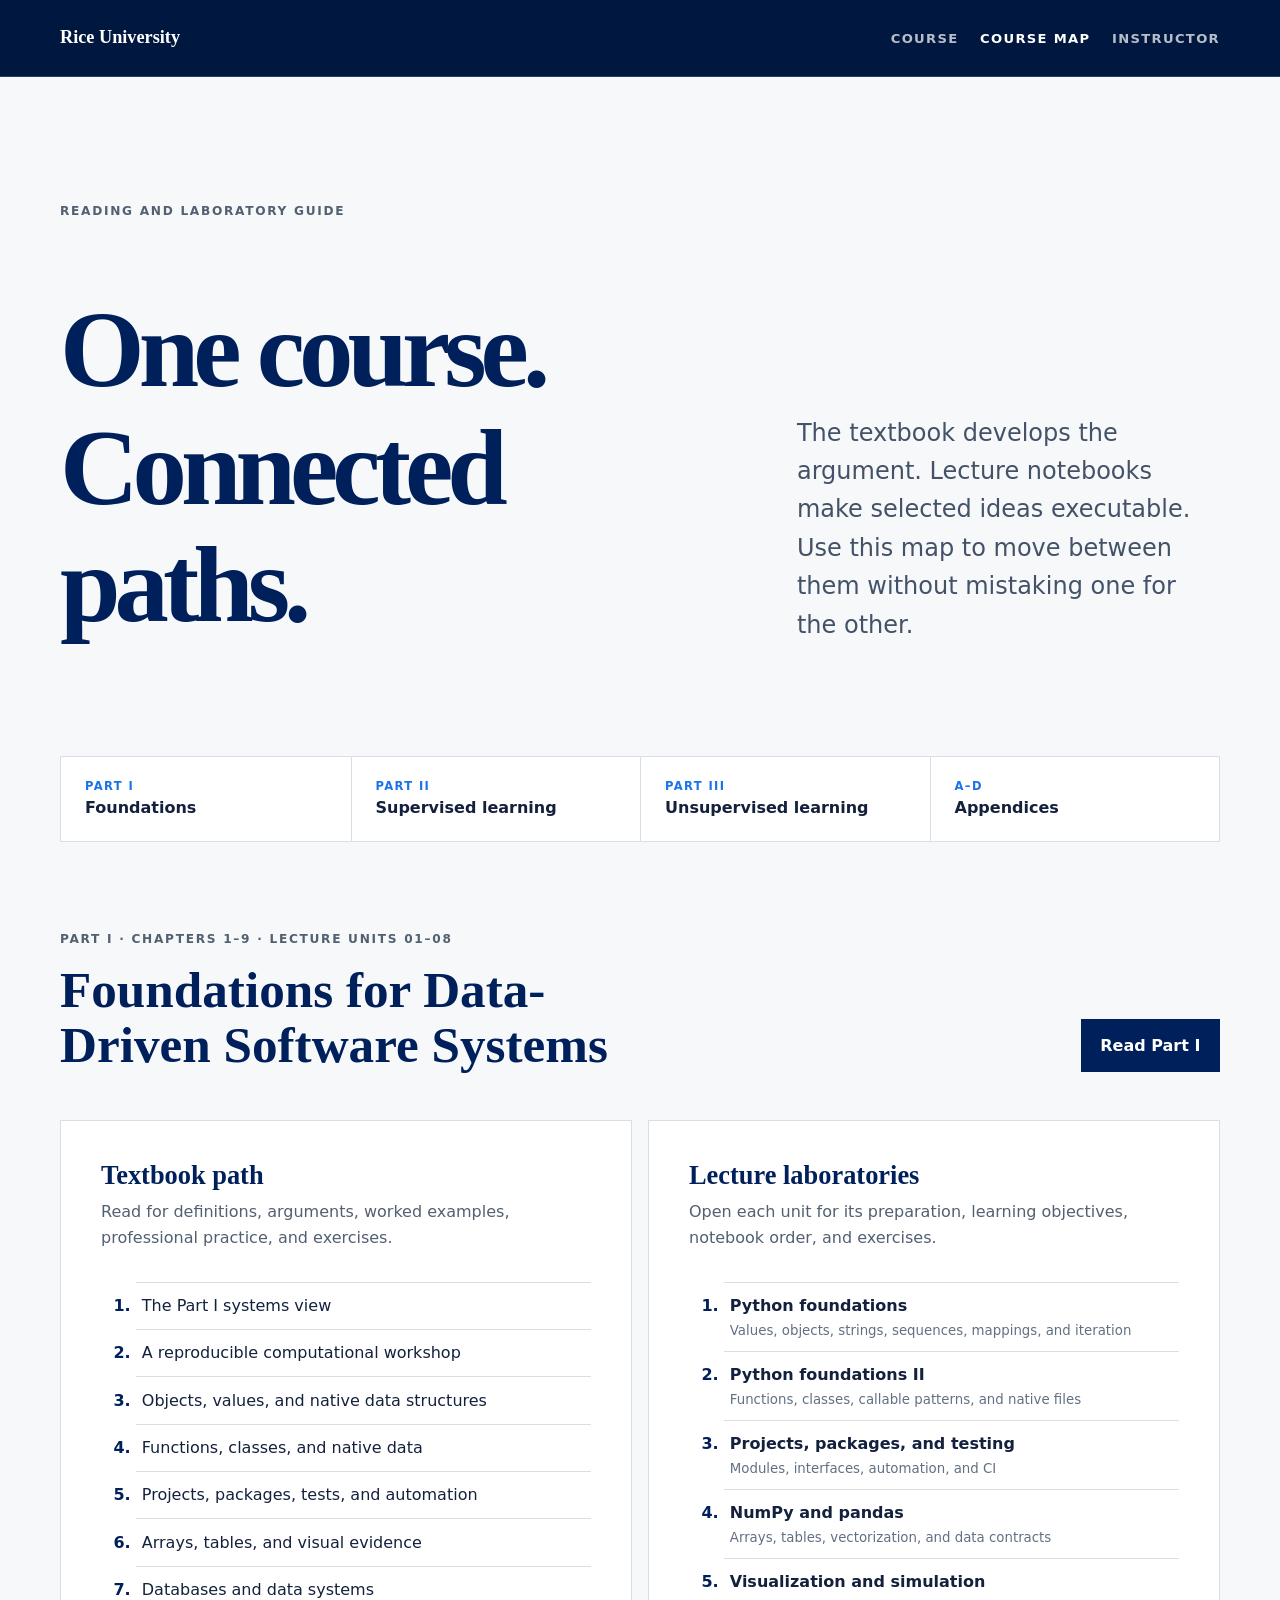
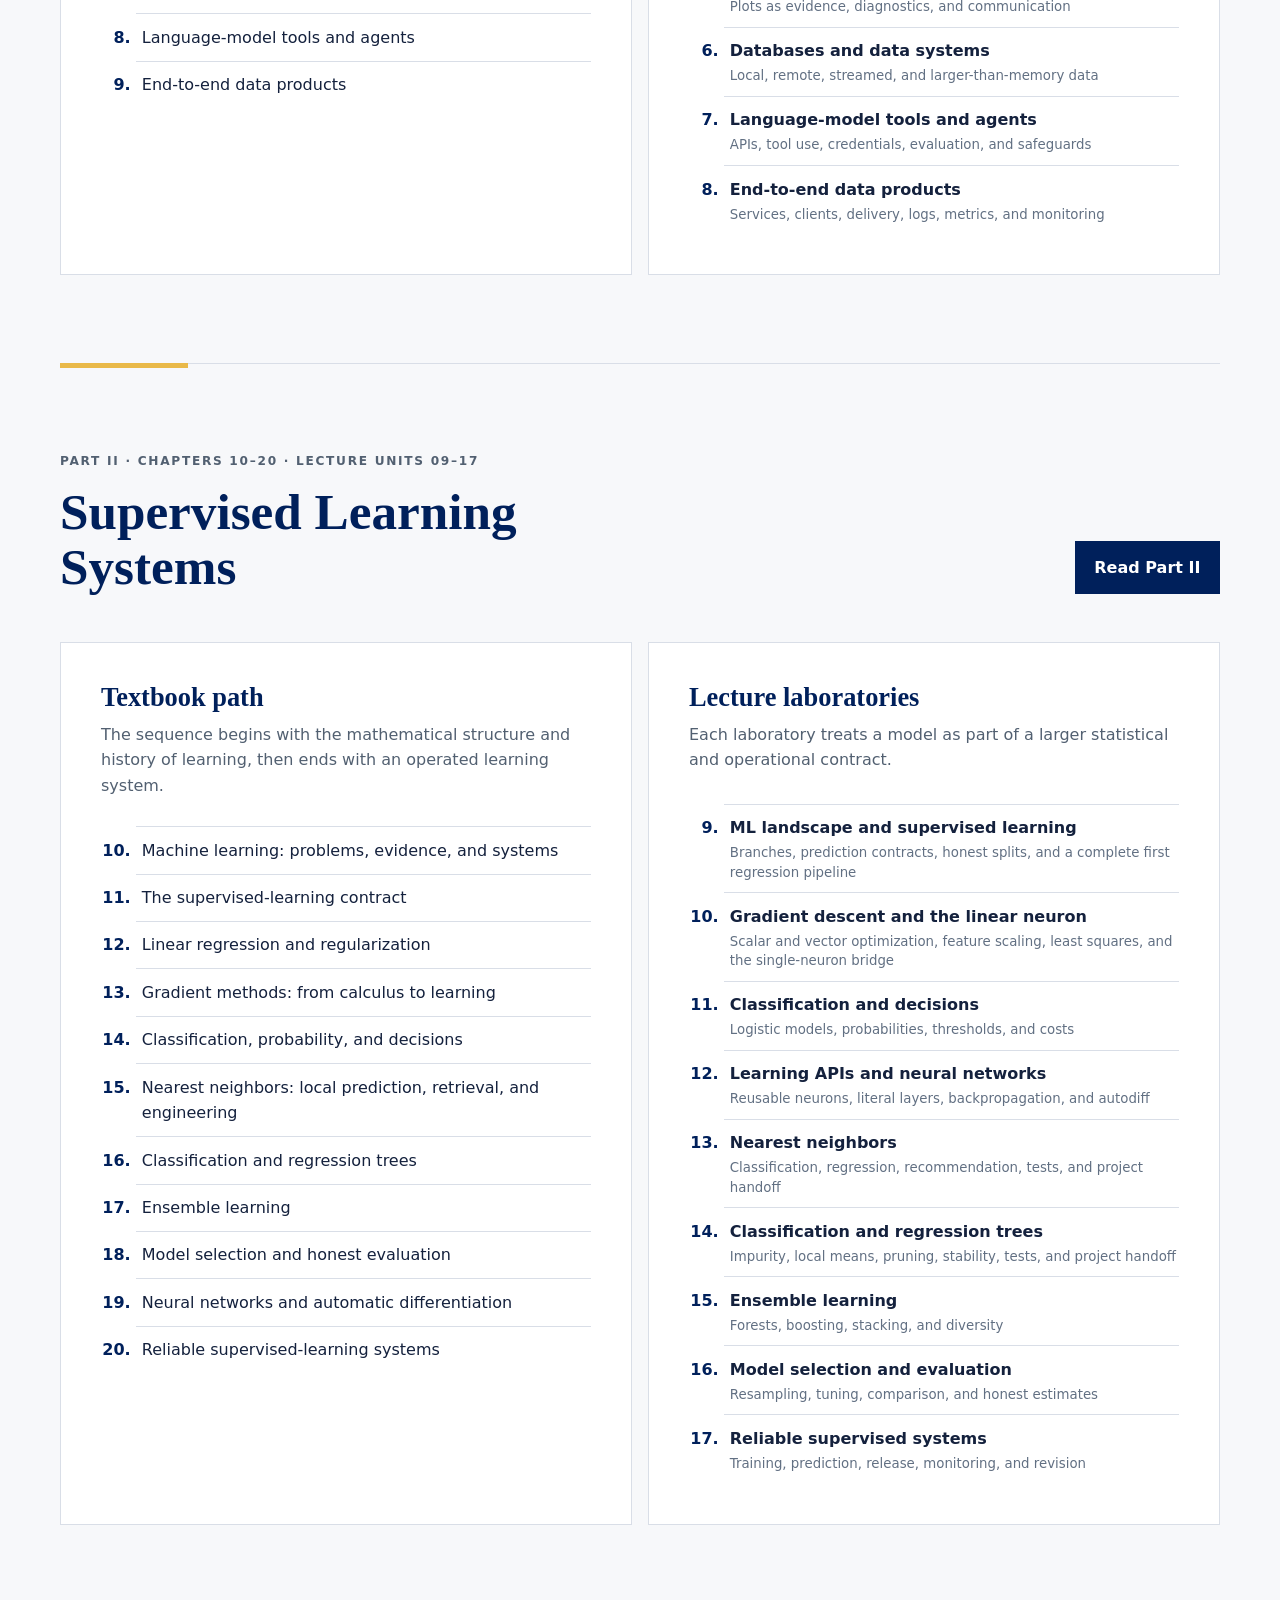
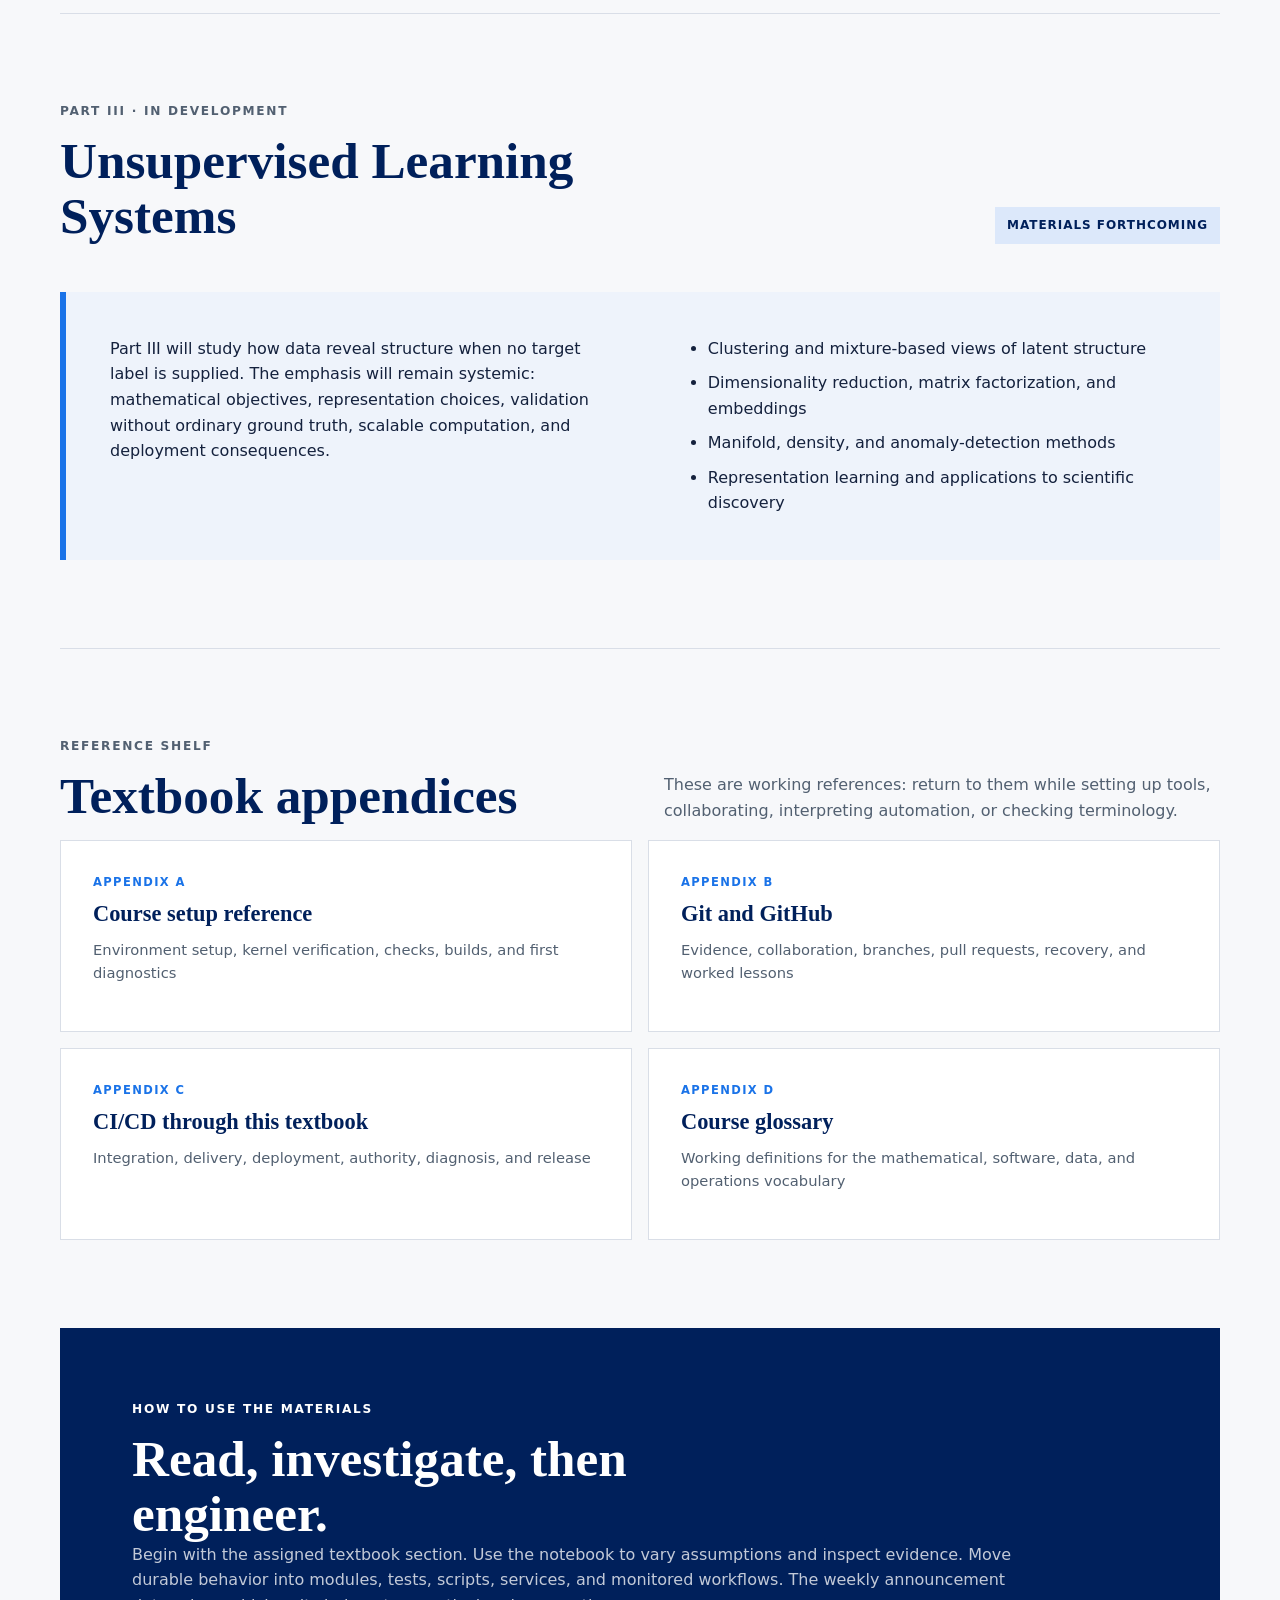
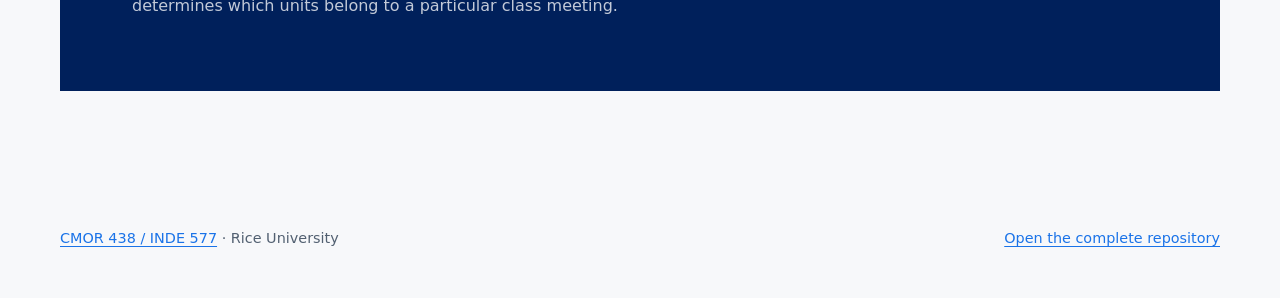
==== commit 43cb2c91: "Add classification and regression tree lessons" ====
--- a/site/course-map.html
+++ b/site/course-map.html
@@ -101,7 +101,7 @@
               <li>Gradient methods: from calculus to learning</li>
               <li>Classification, probability, and decisions</li>
               <li>Nearest neighbors: local prediction, retrieval, and engineering</li>
-              <li>Decision trees and recursive partitions</li>
+              <li>Classification and regression trees</li>
               <li>Ensemble learning</li>
               <li>Model selection and honest evaluation</li>
               <li>Neural networks and automatic differentiation</li>
@@ -118,7 +118,7 @@
               <li><a href="https://github.com/RandyRDavila/Data-Science-Machine-Learning-Fall-2026/tree/main/notebooks/lecture-11-classification-decisions"><span>Classification and decisions</span><small>Logistic models, probabilities, thresholds, and costs</small></a></li>
               <li><a href="https://github.com/RandyRDavila/Data-Science-Machine-Learning-Fall-2026/tree/main/notebooks/lecture-12-neural-networks-autodiff"><span>Learning APIs and neural networks</span><small>Reusable neurons, literal layers, backpropagation, and autodiff</small></a></li>
               <li><a href="https://github.com/RandyRDavila/Data-Science-Machine-Learning-Fall-2026/tree/main/notebooks/lecture-13-nearest-neighbors"><span>Nearest neighbors</span><small>Classification, regression, recommendation, tests, and project handoff</small></a></li>
-              <li><a href="https://github.com/RandyRDavila/Data-Science-Machine-Learning-Fall-2026/tree/main/notebooks/lecture-14-decision-trees"><span>Decision trees</span><small>Recursive partitions, impurity, depth, and interpretation</small></a></li>
+              <li><a href="https://github.com/RandyRDavila/Data-Science-Machine-Learning-Fall-2026/tree/main/notebooks/lecture-14-decision-trees"><span>Classification and regression trees</span><small>Impurity, local means, pruning, stability, tests, and project handoff</small></a></li>
               <li><a href="https://github.com/RandyRDavila/Data-Science-Machine-Learning-Fall-2026/tree/main/notebooks/lecture-15-ensemble-learning"><span>Ensemble learning</span><small>Forests, boosting, stacking, and diversity</small></a></li>
               <li><a href="https://github.com/RandyRDavila/Data-Science-Machine-Learning-Fall-2026/tree/main/notebooks/lecture-16-model-selection-evaluation"><span>Model selection and evaluation</span><small>Resampling, tuning, comparison, and honest estimates</small></a></li>
               <li><a href="https://github.com/RandyRDavila/Data-Science-Machine-Learning-Fall-2026/tree/main/notebooks/lecture-17-reliable-supervised-systems"><span>Reliable supervised systems</span><small>Training, prediction, release, monitoring, and revision</small></a></li>
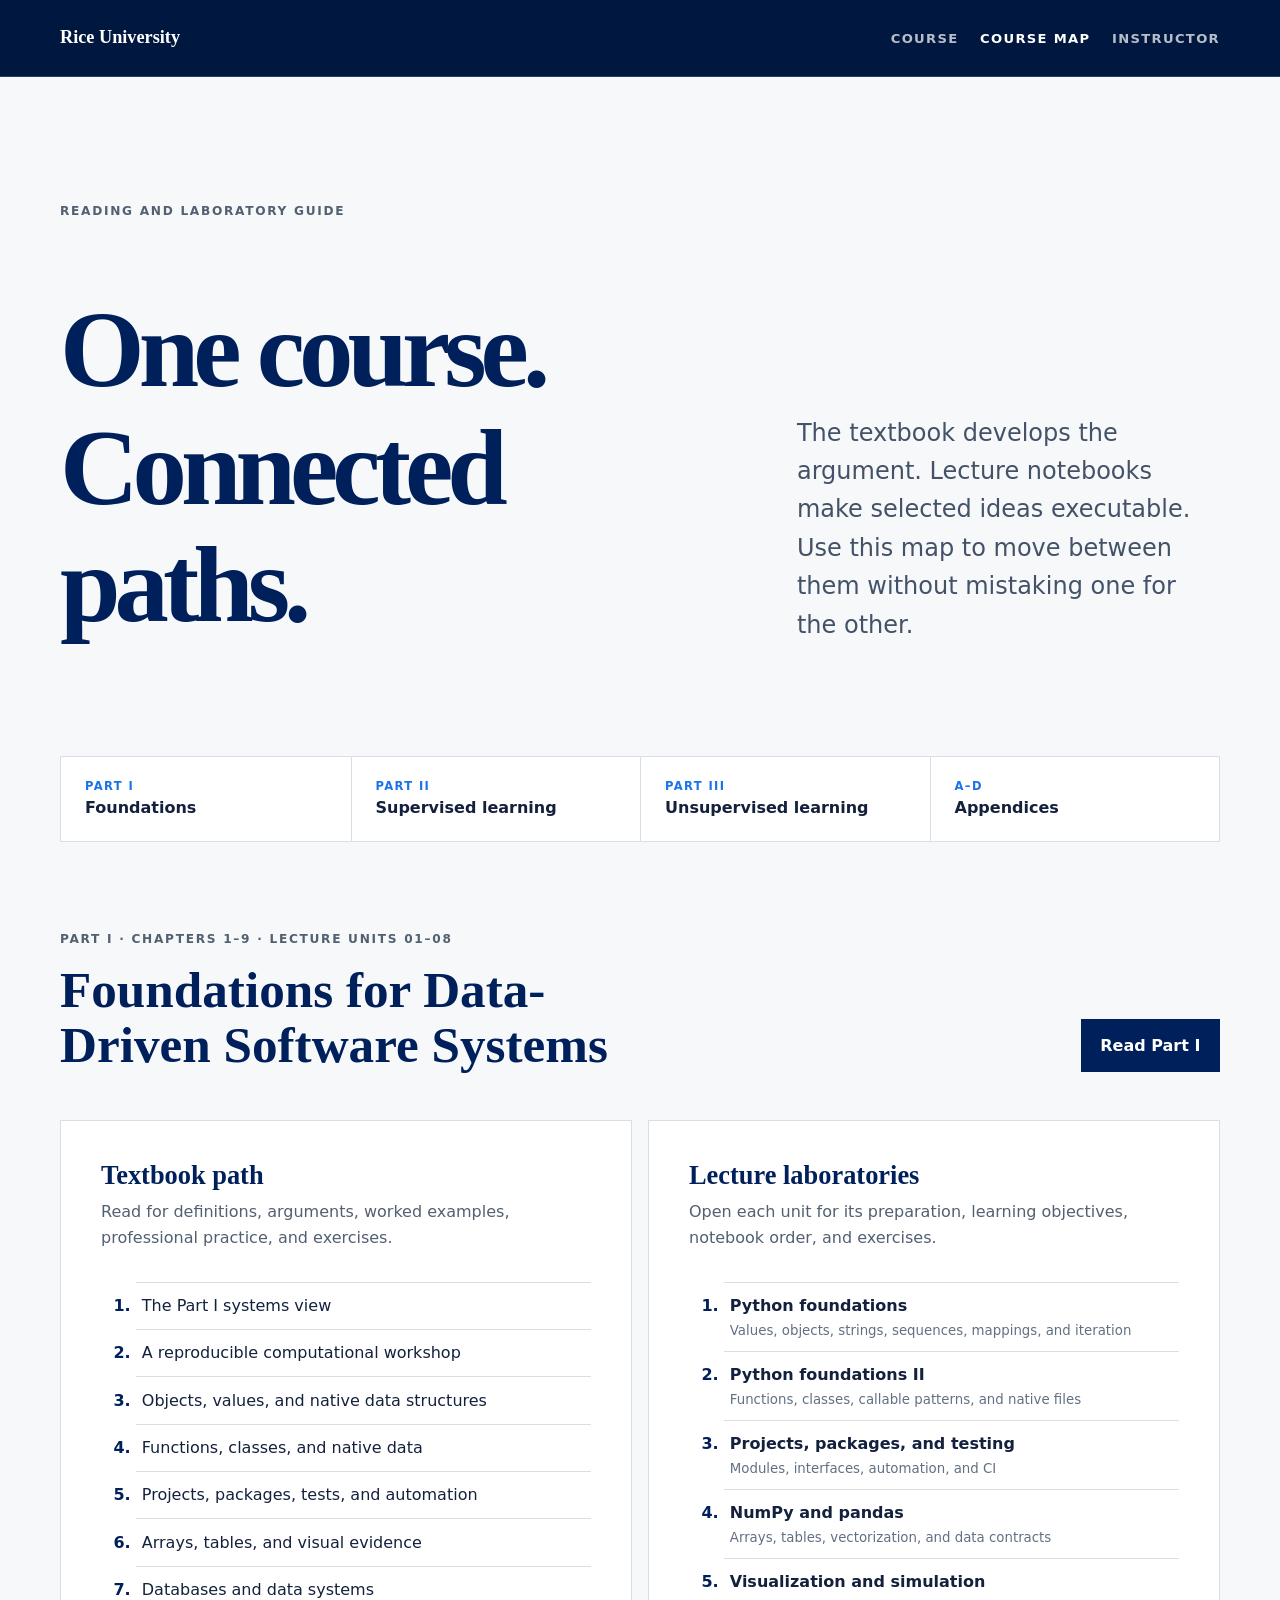
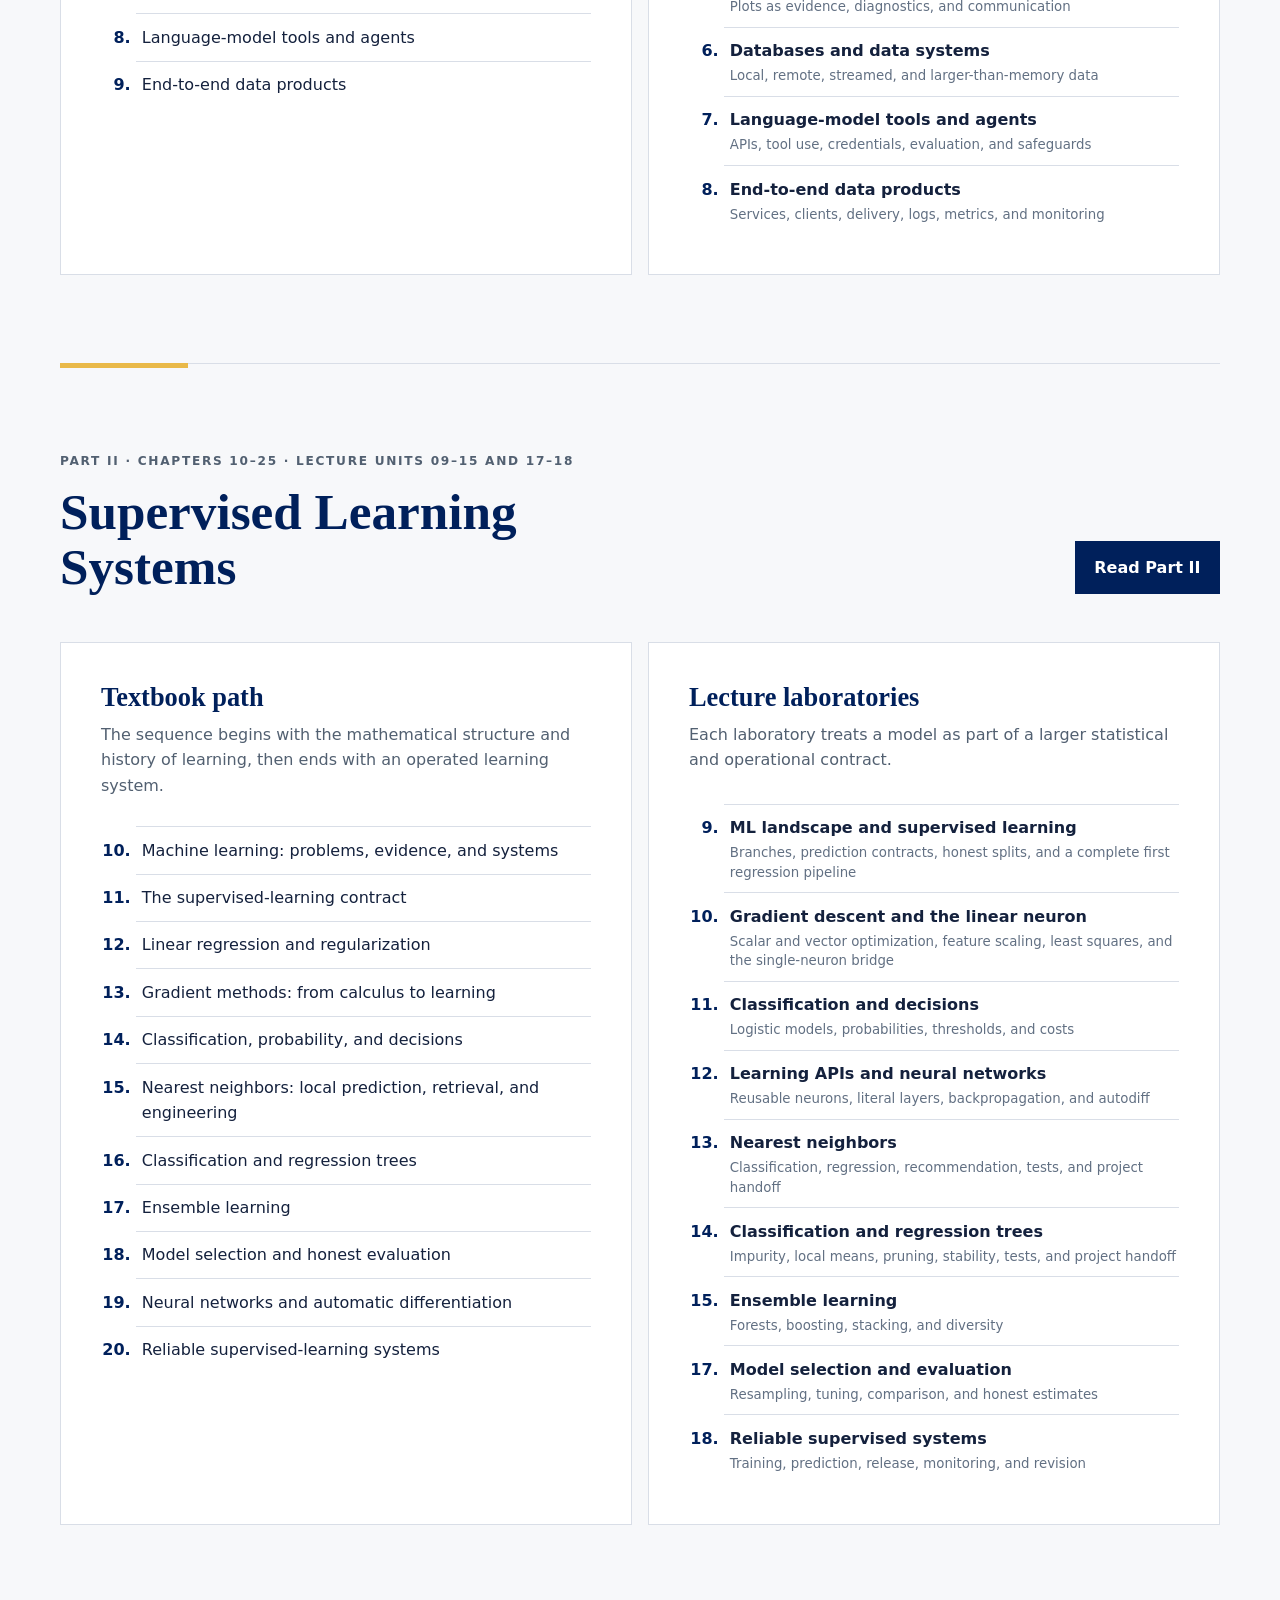
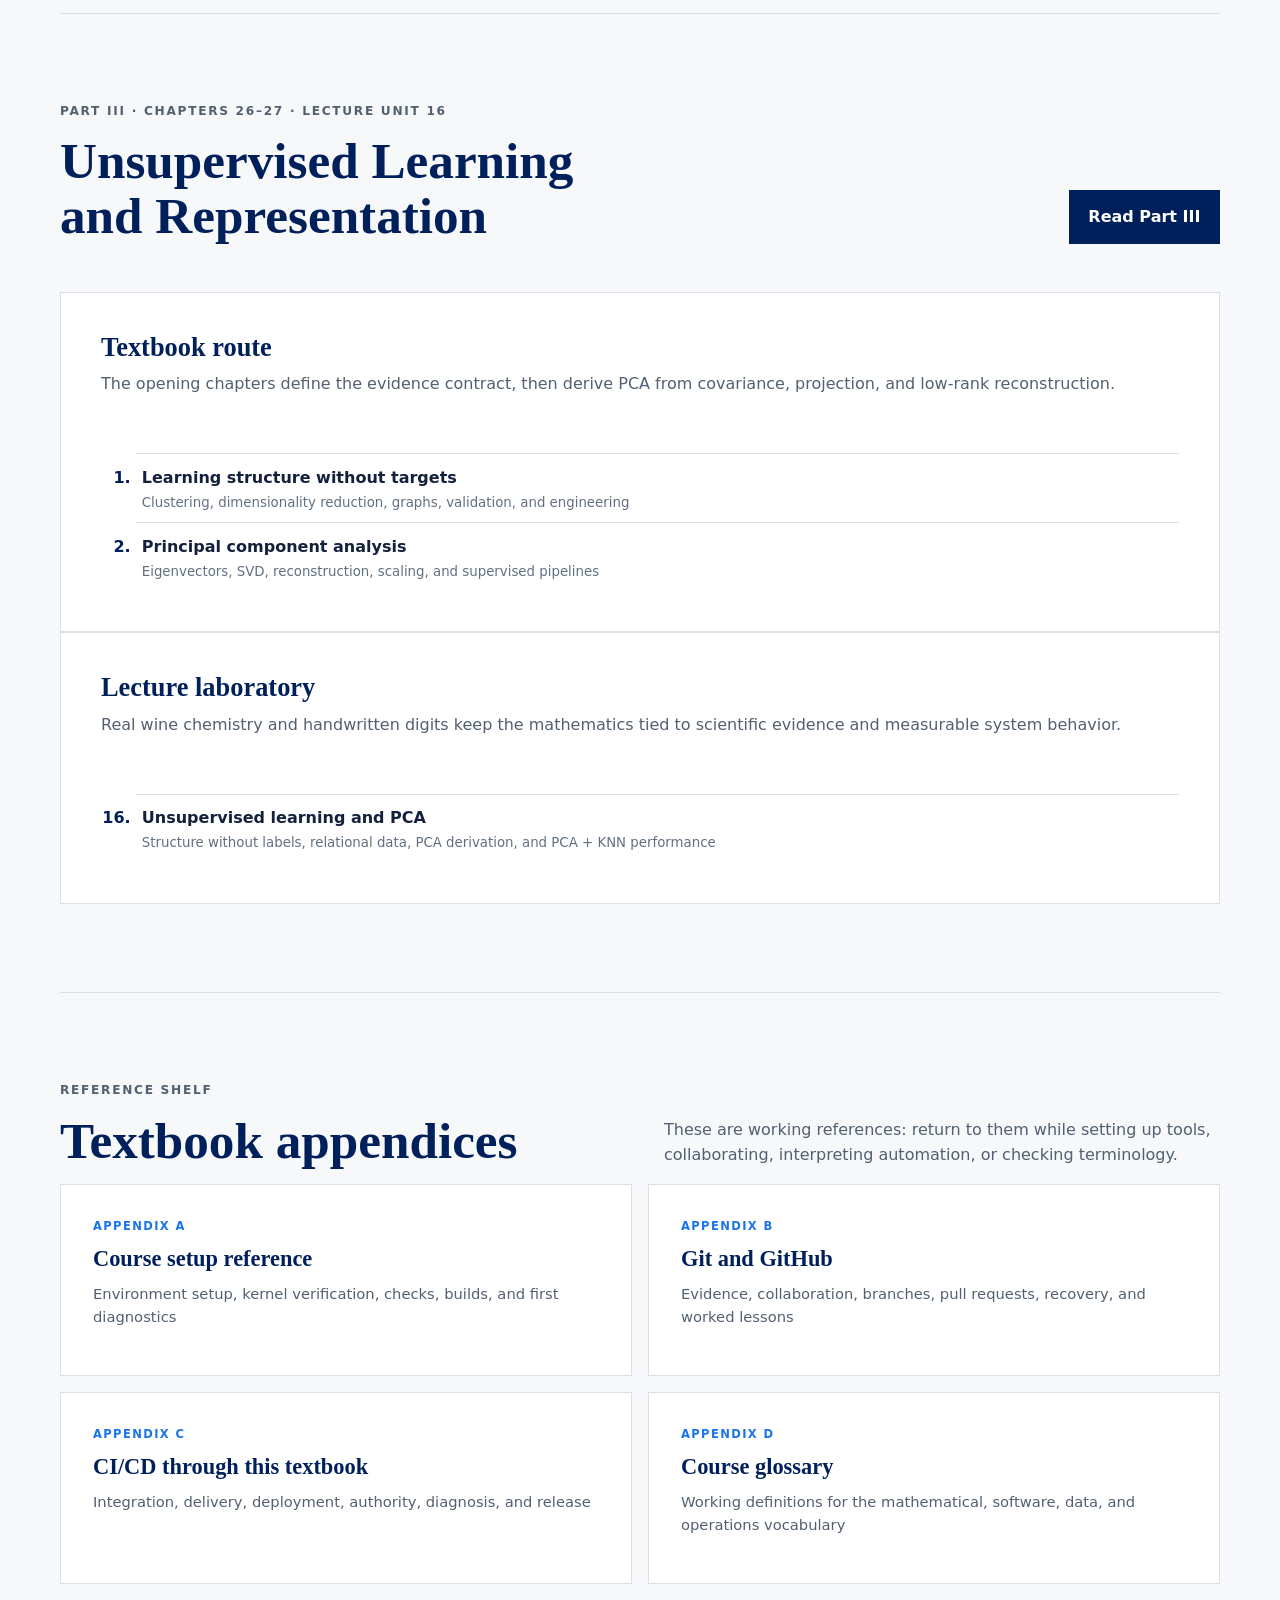
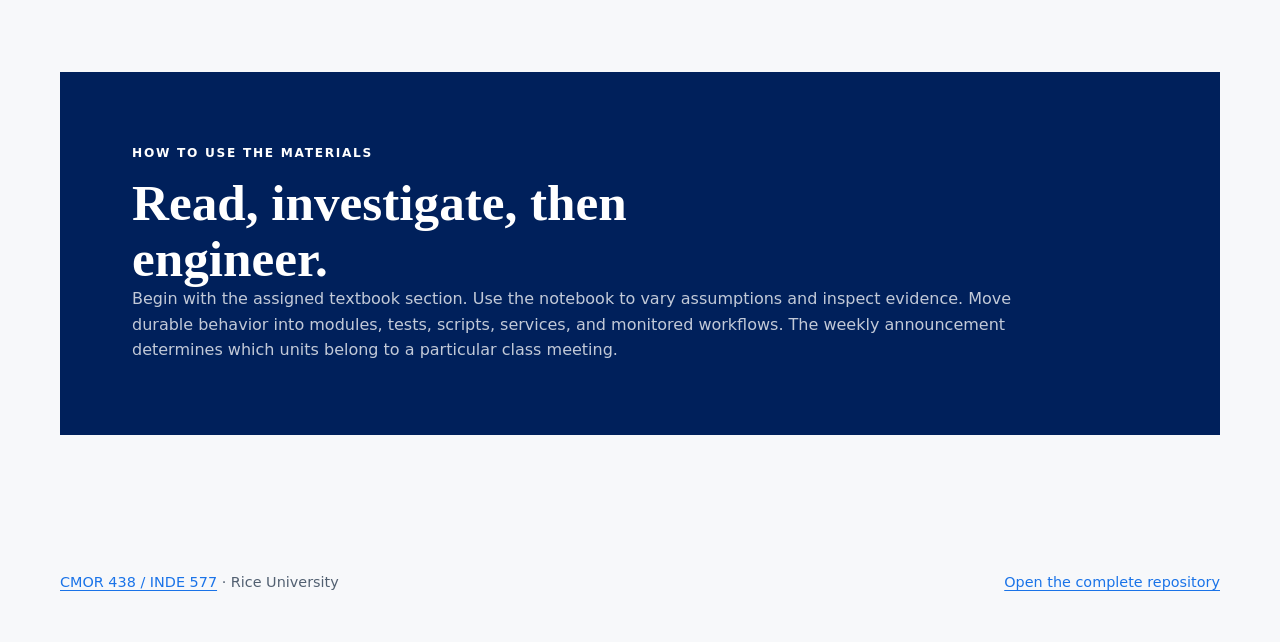
==== commit 44b3c991: "Add Lecture 16 unsupervised learning and PCA" ====
--- a/site/course-map.html
+++ b/site/course-map.html
@@ -44,7 +44,7 @@
             <p class="part-number">Part I · Chapters 1–9 · Lecture units 01–08</p>
             <h2 id="part-i-title">Foundations for Data-Driven Software Systems</h2>
           </div>
-          <a class="button button-primary" href="textbook/data-science-machine-learning-textbook.pdf#page=15">Read Part I</a>
+          <a class="button button-primary" href="textbook/data-science-machine-learning-textbook.pdf#page=19">Read Part I</a>
         </div>
 
         <div class="map-columns">
@@ -84,10 +84,10 @@
       <section id="part-ii" class="map-part map-part-accent" aria-labelledby="part-ii-title">
         <div class="map-part-heading">
           <div>
-            <p class="part-number">Part II · Chapters 10–20 · Lecture units 09–17</p>
+            <p class="part-number">Part II · Chapters 10–25 · Lecture units 09–15 and 17–18</p>
             <h2 id="part-ii-title">Supervised Learning Systems</h2>
           </div>
-          <a class="button button-primary" href="textbook/data-science-machine-learning-textbook.pdf#page=79">Read Part II</a>
+          <a class="button button-primary" href="textbook/data-science-machine-learning-textbook.pdf#page=83">Read Part II</a>
         </div>
 
         <div class="map-columns">
@@ -120,29 +120,37 @@
               <li><a href="https://github.com/RandyRDavila/Data-Science-Machine-Learning-Fall-2026/tree/main/notebooks/lecture-13-nearest-neighbors"><span>Nearest neighbors</span><small>Classification, regression, recommendation, tests, and project handoff</small></a></li>
               <li><a href="https://github.com/RandyRDavila/Data-Science-Machine-Learning-Fall-2026/tree/main/notebooks/lecture-14-decision-trees"><span>Classification and regression trees</span><small>Impurity, local means, pruning, stability, tests, and project handoff</small></a></li>
               <li><a href="https://github.com/RandyRDavila/Data-Science-Machine-Learning-Fall-2026/tree/main/notebooks/lecture-15-ensemble-learning"><span>Ensemble learning</span><small>Forests, boosting, stacking, and diversity</small></a></li>
-              <li><a href="https://github.com/RandyRDavila/Data-Science-Machine-Learning-Fall-2026/tree/main/notebooks/lecture-16-model-selection-evaluation"><span>Model selection and evaluation</span><small>Resampling, tuning, comparison, and honest estimates</small></a></li>
-              <li><a href="https://github.com/RandyRDavila/Data-Science-Machine-Learning-Fall-2026/tree/main/notebooks/lecture-17-reliable-supervised-systems"><span>Reliable supervised systems</span><small>Training, prediction, release, monitoring, and revision</small></a></li>
+              <li value="17"><a href="https://github.com/RandyRDavila/Data-Science-Machine-Learning-Fall-2026/tree/main/notebooks/lecture-17-model-selection-evaluation"><span>Model selection and evaluation</span><small>Resampling, tuning, comparison, and honest estimates</small></a></li>
+              <li><a href="https://github.com/RandyRDavila/Data-Science-Machine-Learning-Fall-2026/tree/main/notebooks/lecture-18-reliable-supervised-systems"><span>Reliable supervised systems</span><small>Training, prediction, release, monitoring, and revision</small></a></li>
             </ol>
           </div>
         </div>
       </section>
 
-      <section id="part-iii" class="map-part future-part" aria-labelledby="part-iii-title">
+      <section id="part-iii" class="map-part" aria-labelledby="part-iii-title">
         <div class="map-part-heading">
           <div>
-            <p class="part-number">Part III · In development</p>
-            <h2 id="part-iii-title">Unsupervised Learning Systems</h2>
+            <p class="part-number">Part III · Chapters 26–27 · Lecture unit 16</p>
+            <h2 id="part-iii-title">Unsupervised Learning and Representation</h2>
           </div>
-          <span class="status-label">Materials forthcoming</span>
+          <a class="button button-primary" href="textbook/data-science-machine-learning-textbook.pdf#page=226">Read Part III</a>
         </div>
-        <div class="future-part-content">
-          <p>Part III will study how data reveal structure when no target label is supplied. The emphasis will remain systemic: mathematical objectives, representation choices, validation without ordinary ground truth, scalable computation, and deployment consequences.</p>
-          <ul>
-            <li>Clustering and mixture-based views of latent structure</li>
-            <li>Dimensionality reduction, matrix factorization, and embeddings</li>
-            <li>Manifold, density, and anomaly-detection methods</li>
-            <li>Representation learning and applications to scientific discovery</li>
-          </ul>
+        <div class="map-grid">
+          <div class="map-column">
+            <h3>Textbook route</h3>
+            <p class="map-note">The opening chapters define the evidence contract, then derive PCA from covariance, projection, and low-rank reconstruction.</p>
+            <ol class="resource-list linked-list">
+              <li><a href="textbook/data-science-machine-learning-textbook.pdf#page=227"><span>Learning structure without targets</span><small>Clustering, dimensionality reduction, graphs, validation, and engineering</small></a></li>
+              <li><a href="textbook/data-science-machine-learning-textbook.pdf#page=233"><span>Principal component analysis</span><small>Eigenvectors, SVD, reconstruction, scaling, and supervised pipelines</small></a></li>
+            </ol>
+          </div>
+          <div class="map-column">
+            <h3>Lecture laboratory</h3>
+            <p class="map-note">Real wine chemistry and handwritten digits keep the mathematics tied to scientific evidence and measurable system behavior.</p>
+            <ol class="resource-list linked-list" start="16">
+              <li><a href="https://github.com/RandyRDavila/Data-Science-Machine-Learning-Fall-2026/tree/main/notebooks/lecture-16-unsupervised-learning"><span>Unsupervised learning and PCA</span><small>Structure without labels, relational data, PCA derivation, and PCA + KNN performance</small></a></li>
+            </ol>
+          </div>
         </div>
       </section>
 
@@ -153,22 +161,22 @@
           <p>These are working references: return to them while setting up tools, collaborating, interpreting automation, or checking terminology.</p>
         </div>
         <div class="appendix-grid">
-          <a href="textbook/data-science-machine-learning-textbook.pdf#page=114">
+          <a href="textbook/data-science-machine-learning-textbook.pdf#page=240">
             <span>Appendix A</span>
             <strong>Course setup reference</strong>
             <small>Environment setup, kernel verification, checks, builds, and first diagnostics</small>
           </a>
-          <a href="textbook/data-science-machine-learning-textbook.pdf#page=116">
+          <a href="textbook/data-science-machine-learning-textbook.pdf#page=242">
             <span>Appendix B</span>
             <strong>Git and GitHub</strong>
             <small>Evidence, collaboration, branches, pull requests, recovery, and worked lessons</small>
           </a>
-          <a href="textbook/data-science-machine-learning-textbook.pdf#page=134">
+          <a href="textbook/data-science-machine-learning-textbook.pdf#page=265">
             <span>Appendix C</span>
             <strong>CI/CD through this textbook</strong>
             <small>Integration, delivery, deployment, authority, diagnosis, and release</small>
           </a>
-          <a href="textbook/data-science-machine-learning-textbook.pdf#page=144">
+          <a href="textbook/data-science-machine-learning-textbook.pdf#page=275">
             <span>Appendix D</span>
             <strong>Course glossary</strong>
             <small>Working definitions for the mathematical, software, data, and operations vocabulary</small>
